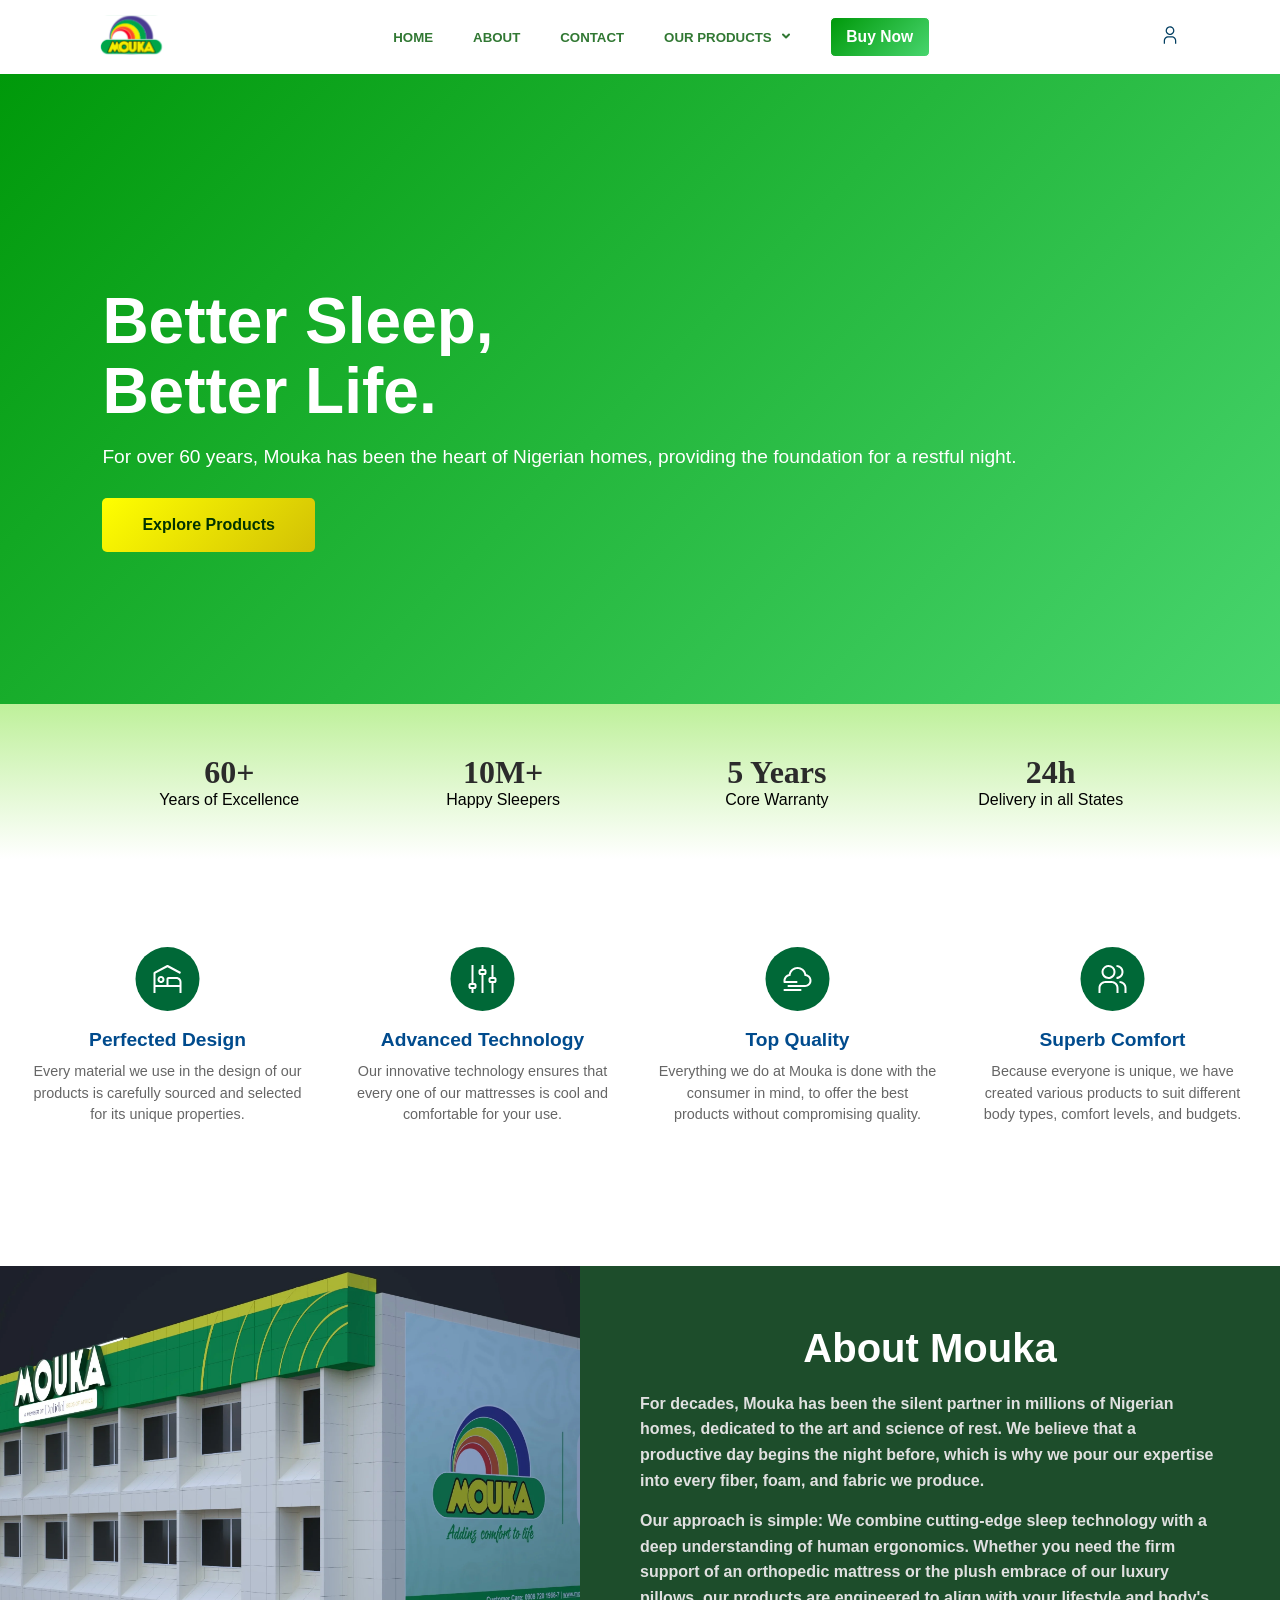
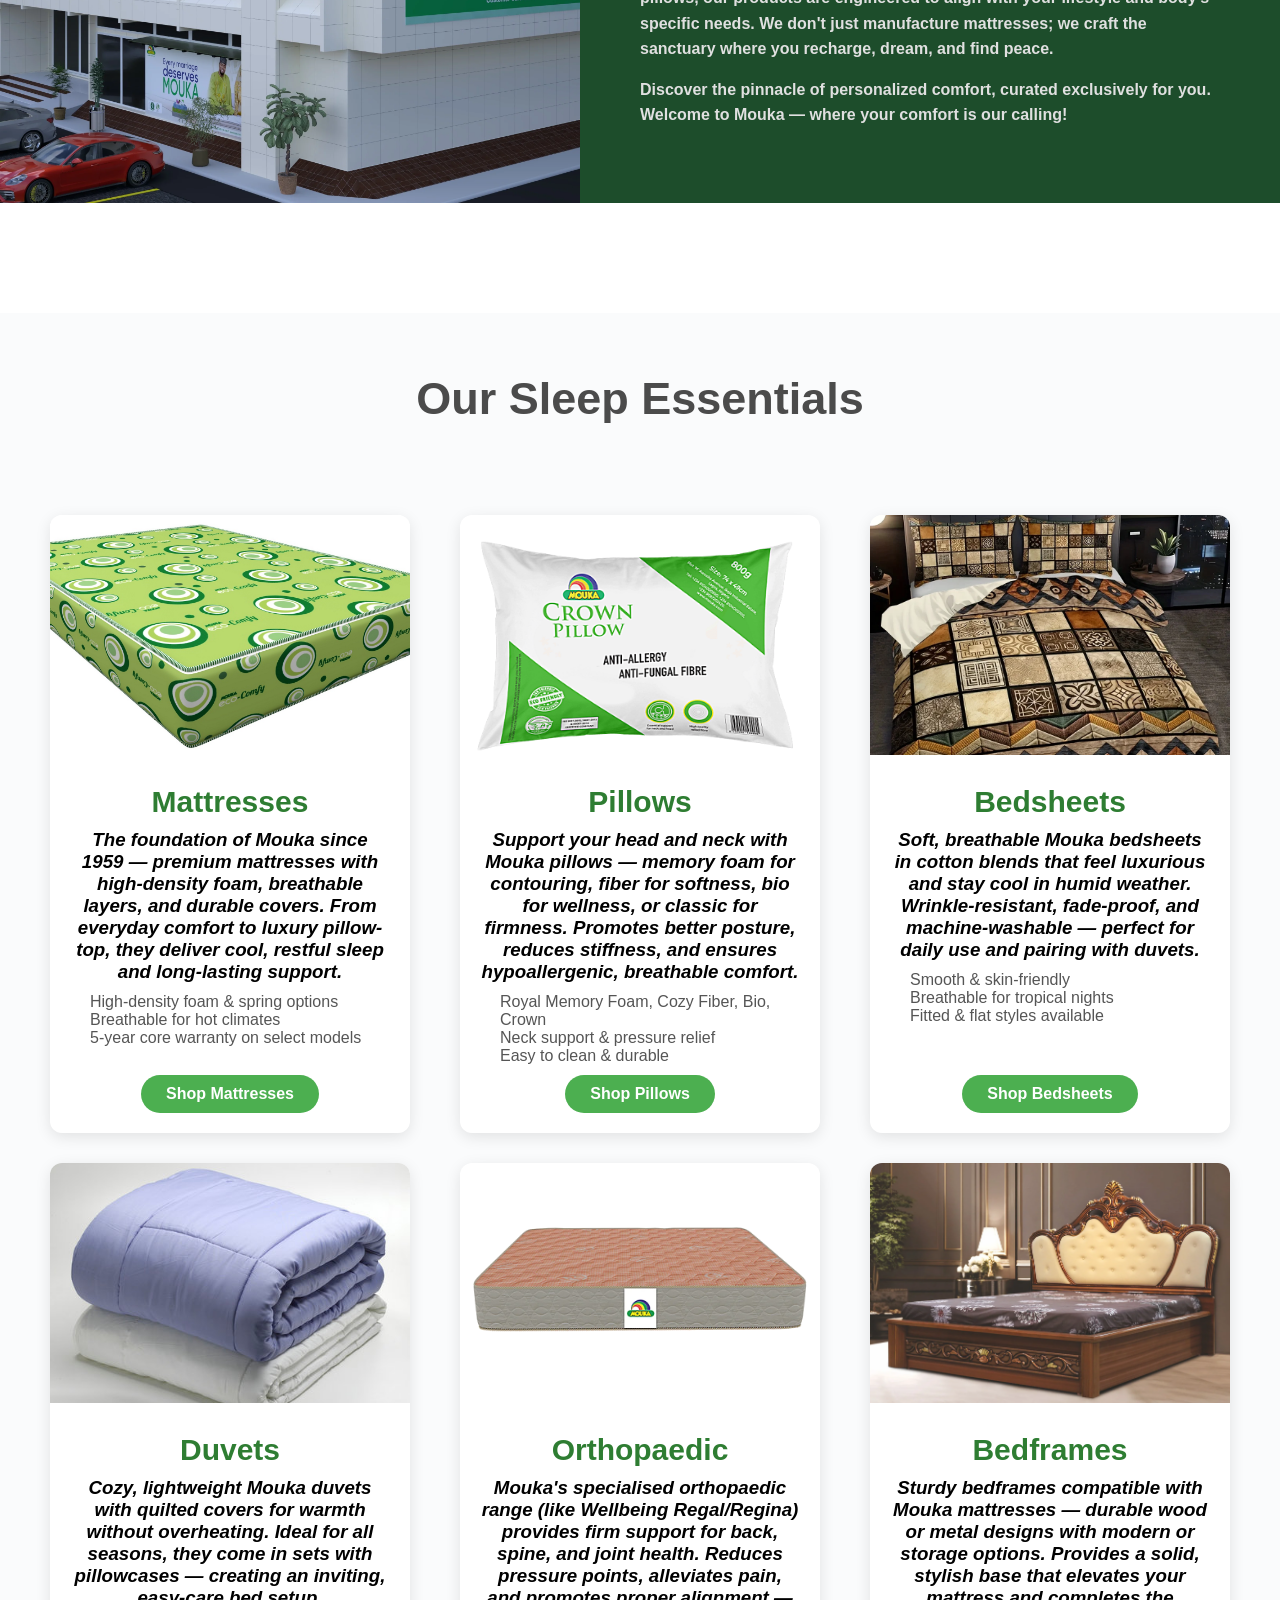
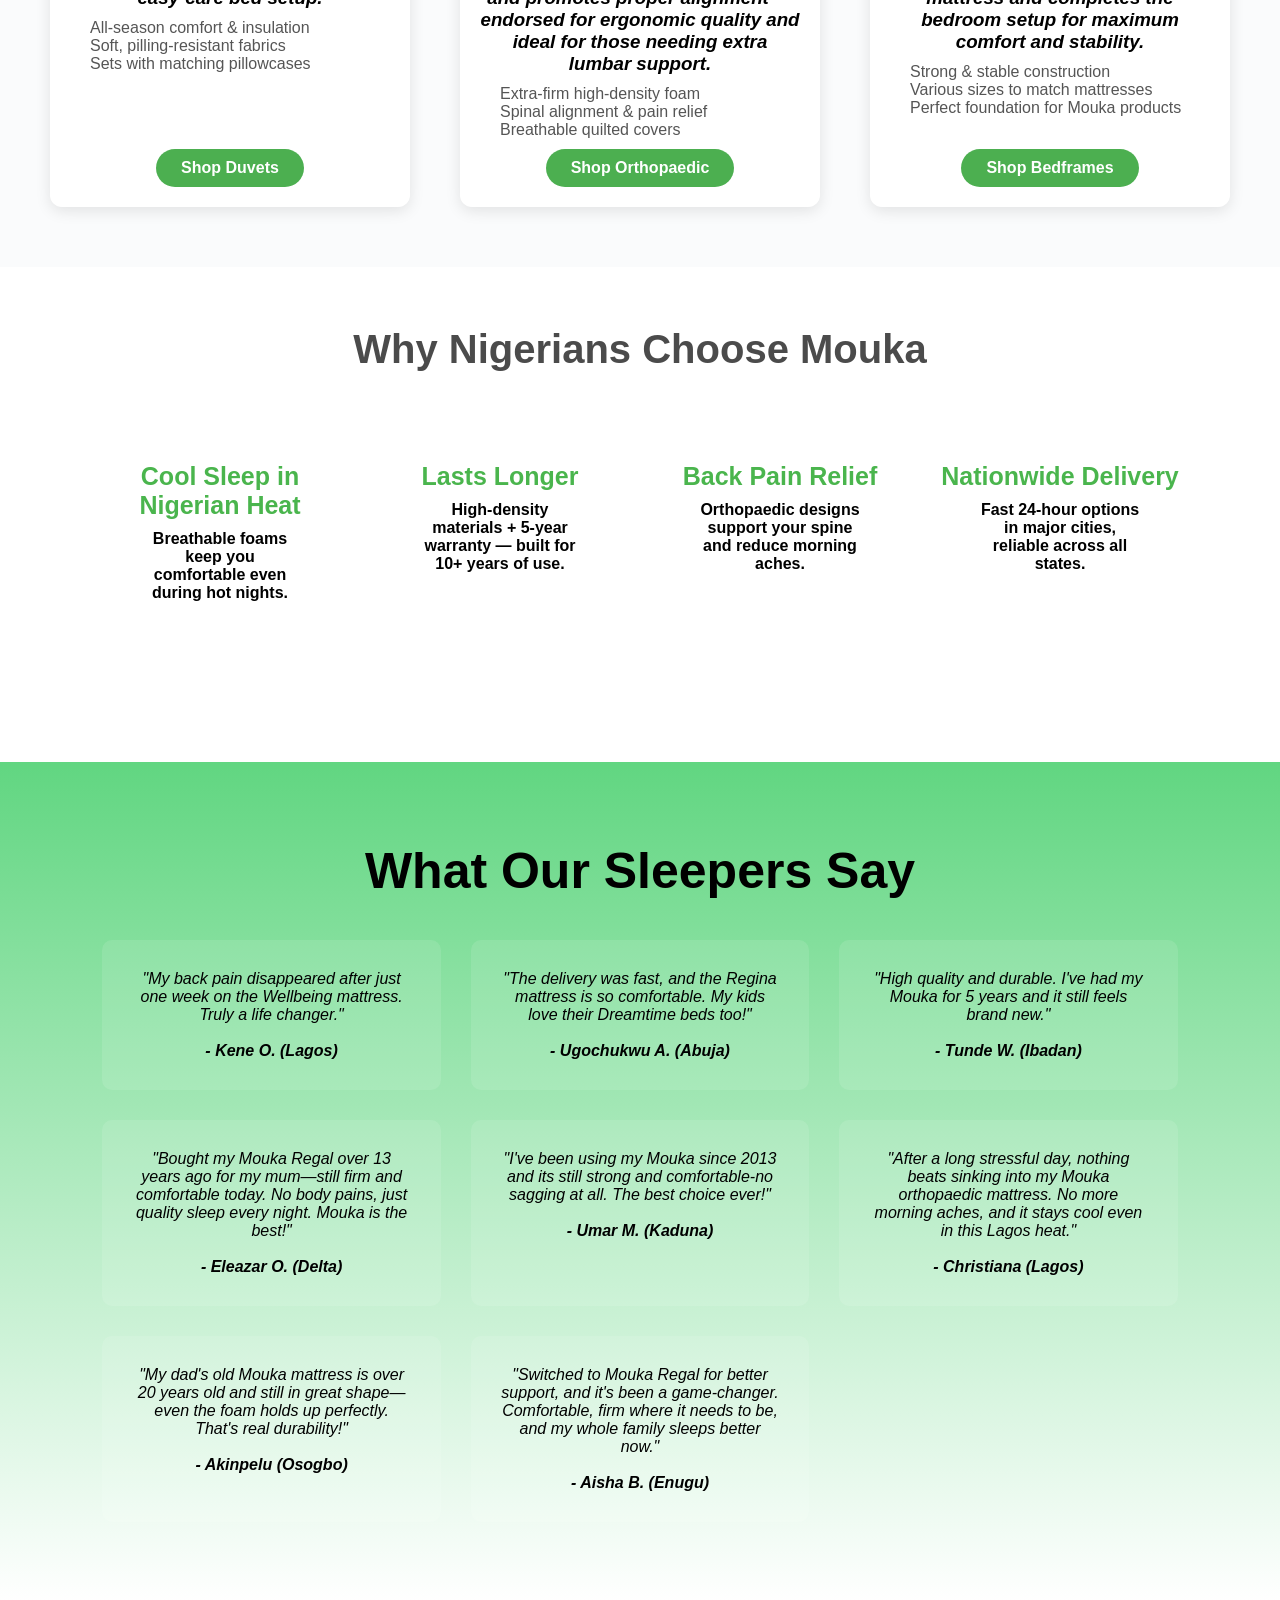
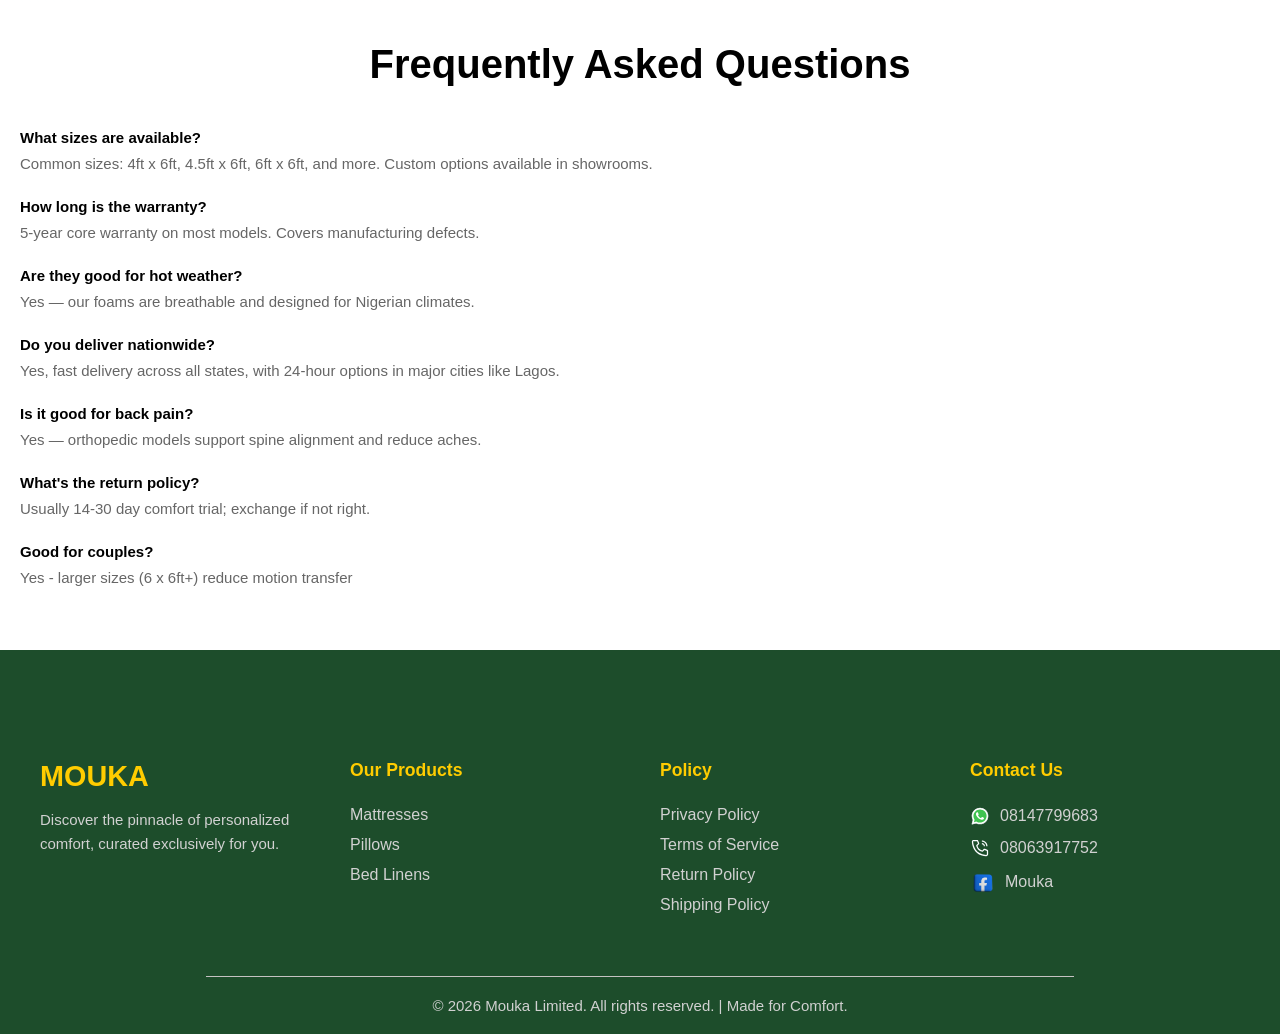
==== index.html @ 72b930e7 "changed the whole font" ====
<!DOCTYPE html>
<html lang="en">
    <head>
        <meta charset="UTF-8">
        <meta name="viewport" content="width=device-width, initial-scale=1.0">
        <title>Mouka</title>
        <link rel="stylesheet" href="styles/index.css">
    </head>
    <body>
        <header>
            <div class="heading">
                <div class="mouka-logo">
                    <img src="assests/logo.svg" class="">
                </div>   
                <div class="mouka-nav">
                    <nav class="all-nav">
                        <ul class="navlinks">
                            <li class="nav-item"><a href="index.html"><h5>HOME</h5></a></li>
                            <li class="nav-item"><a href="#About"><h5>ABOUT</h5></a></li>
                            <li class="nav-item"><a href="https://wa.me/2348147799683"><h5>CONTACT</h5></a></li>   
                            <li class="dropdown">
                                <h5 class ="our-products">OUR PRODUCTS
                                    <svg width="8" height="8" fill="none" xmlns="http://www.w3.org/2000/svg" class="product-pic"><path d="m7 1.5-2.976 3L1 1.5" stroke="currentColor" stroke-width="2" stroke-linecap="round" stroke-linejoin="round" ></path>
                                    </svg>
                                </h5>
                                <ul class="dropdown-menu">
                                    <li><a href="bed.html">Bed</a></li>
                                    <li><a href="pillows.html">Pillows</a></li>
                                    <li><a href="linens.html">Bed Linens</a></li>
                                    
                                </ul>
                            </li>
                        </ul> 
                        <button class="button1"><h3>Buy Now</h3></button>
                    </nav>  
                </div>  
                <div class="auth">
                    <a href="login.html"><img src="assests/user.svg" title= "Log-In"></a>
                    <div class="hamburger" title="Open-Menu" onclick="showSidebar()">
                        <svg xmlns="http://www.w3.org/2000/svg" fill="none" viewBox="0 0 24 24" stroke-width="1.5" stroke="currentColor" class="size-6">
                            <path stroke-linecap="round" stroke-linejoin="round" d="M3.75 6.75h16.5M3.75 12h16.5m-16.5 5.25h16.5" />
                        </svg>
                    </div>
                </div>
                <div class="sidebar-wrapper">
                    <ul class="sidebar">
                        <li onclick="hideSidebar()"><svg xmlns="http://www.w3.org/2000/svg" height="24px" viewBox="0 -960 960 960" width="24px" fill="#1f1f1f"><path d="m256-200-56-56 224-224-224-224 56-56 224 224 224-224 56 56-224 224 224 224-56 56-224-224-224 224Z"/></svg></li>
                        <a href="index.html"><li class="nav-item"><h5>HOME</h5></li></a>
                        <li class="nav-item"><a href="#About"><h5>ABOUT</h5></a></li>
                        <a href="https://wa.me/2348147799683"><li class="nav-item"><h5>CONTACT</h5></li></a>   
                        <li class="dropdown">
                            <h5 class ="our-products">OUR PRODUCTS
                                <svg width="8" height="8" fill="none" xmlns="http://www.w3.org/2000/svg" class="product-pic"><path d="m7 1.5-2.976 3L1 1.5" stroke="currentColor" stroke-width="2" stroke-linecap="round" stroke-linejoin="round" ></path>
                                </svg>
                            </h5>
                            <ul class="dropdown-menu">
                                <li><a href="bed.html">Bed</a></li>
                                <li><a href="pillows.html">Pillows</a></li>
                                <li><a href="linens.html">Bed Linens</a></li>
                                
                            </ul>
                        </li>
                    </ul>       
                    <div class="moukalogo">
                        <img src="assests/logo.svg">
                    </div> 
                </div>      
                <!-- </div> -->
            </div>
        </header>

        <main>
            <section class="hero" id="home">
                <div class="hero-text">
                    <h1>Better Sleep,<br>Better Life.</h1>
                    <p>For over 60 years, Mouka has been the heart of Nigerian homes, providing the foundation for a restful night.</p>
                    <a href="#products" class="btn-gold">Explore Products</a>
                </div>
            </section>

            <section class="stats-bar">
                <div class="stat-card">
                    <h3>60+</h3>
                    <p>Years of Excellence</p>
                </div>
                <div class="stat-card">
                    <h3>10M+</h3>
                    <p>Happy Sleepers</p>
                </div>
                <div class="stat-card">
                    <h3>5 Years</h3>
                    <p>Core Warranty</p>
                </div>
                <div class="stat-card">
                    <h3>24h</h3>
                    <p>Delivery in all States</p>
                </div>
            </section>
            <section class="features-section">
                <div class="feature-card">
                    <div class="icon-circle">
                        <img src="assests/feature-icon-comfort.svg" alt="">
                    </div>
                    <h3>Perfected Design</h3>
                    <p>Every material we use in the design of our products is carefully sourced and selected for its unique properties.</p>
                </div>

                <div class="feature-card">
                    <div class="icon-circle">
                        <img src="assests/feature-icon-support.svg" alt="">
                    </div>
                    <h3>Advanced Technology</h3>
                    <p>Our innovative technology ensures that every one of our mattresses is cool and comfortable for your use.</p>
                </div>

                <div class="feature-card">
                    <div class="icon-circle">
                        <img src="assests/feature-icon-eco.svg" alt="">
                    </div>
                    <h3>Top Quality</h3>
                    <p>Everything we do at Mouka is done with the consumer in mind, to offer the best products without compromising quality.</p>
                </div>

                <div class="feature-card">
                    <div class="icon-circle">
                        <img src="assests/feature-superb-comfort.svg" alt="">
                    </div>
                    <h3>Superb Comfort</h3>
                    <p>Because everyone is unique, we have created various products to suit different body types, comfort levels, and budgets.</p>
                </div>
            </section>

            <section class="about-mouka" id="About">
                <div class="container-about-mouka">
                    <div class="about-image">
                        <img src="assests/mouka-building-design_1_qwxyvm.webp" alt="Mouka Building">
                    </div>
                    <div class="about-content">
                        <h2>About Mouka</h2>
                    <p class="intro-text">
                        <strong>For decades, Mouka has been the silent partner in millions of Nigerian homes,
                        dedicated to the art and science of rest. We believe that a productive day begins
                        the night before, which is why we pour our expertise into every fiber, foam, and fabric
                        we produce.</strong>
                    </p>
                    <p>
                        <strong>Our approach is simple: We combine cutting-edge sleep technology with a deep understanding
                        of human ergonomics. Whether you need the firm support of an orthopedic mattress or the 
                        plush embrace of our luxury pillows, our products are engineered to align with your lifestyle
                        and body's specific needs.
                        We don't just manufacture mattresses; we craft the sanctuary where you recharge, dream, and find peace.</strong>
                    </p>
                    <p>
                        <strong>Discover the pinnacle of personalized comfort, curated exclusively for you. 
                        Welcome to Mouka — where your comfort is our calling!</strong>
                    </p>
                    </div>
                </div>
            </section>

            <section class="products">
                <div class="sleep">
                    <h1>Our Sleep Essentials</h1>
                </div>
                <div class="product-grid">  
                    <div class="product-card fade-in delay-3">
                        <img src="assests/Eco-Comfy-fibre-mattress.jpg" alt="Mouka Mattresses">
                        <div class="content">
                            <h4>Mattresses</h4>
                            <p><i><h3>The foundation of Mouka since 1959 — premium mattresses with high-density foam, breathable layers, and durable covers. From everyday comfort to luxury pillow-top, they deliver cool, restful sleep and long-lasting support.</h3></i></p>
                            <ul>
                                <li>High-density foam & spring options</li>
                                <li>Breathable for hot climates</li>
                                <li>5-year core warranty on select models</li>
                            </ul>
                            <a href="bed.html" class="btn">Shop Mattresses</a>
                        </div>
                    </div>     
                    <div class="product-card fade-in delay-1">
                        <img src="assests/y29t3lly2cadlgjzauws.webp" alt="Mouka Pillows">
                        <div class="content">
                            <h4>Pillows</h4>
                            <p><i><h3>Support your head and neck with Mouka pillows — memory foam for contouring, fiber for softness, bio for wellness, or classic for firmness. Promotes better posture, reduces stiffness, and ensures hypoallergenic, breathable comfort.</h3></i></p>
                            <ul>
                                <li>Royal Memory Foam, Cozy Fiber, Bio, Crown</li>
                                <li>Neck support & pressure relief</li>
                                <li>Easy to clean & durable</li>
                            </ul>
                            <a href="pillows.html" class="btn">Shop Pillows</a>
                        </div>
                    </div>      
                    <div class="product-card fade-in delay-2">
                        <img src="assests/Sea9dc3531ae14f3d837772cb7c5cab0aA.webp" alt="Mouka Bedsheets">
                        <div class="content">
                            <h4>Bedsheets</h4>
                            <p><i><h3>Soft, breathable Mouka bedsheets in cotton blends that feel luxurious and stay cool in humid weather. Wrinkle-resistant, fade-proof, and machine-washable — perfect for daily use and pairing with duvets.</h3></i></p>
                        <ul>
                            <li>Smooth & skin-friendly</li>
                            <li>Breathable for tropical nights</li>
                            <li>Fitted & flat styles available</li>
                        </ul>
                        <a href="linens.html" class="btn">Shop Bedsheets</a>
                        </div>
                    </div>     
                    <div class="product-card fade-in delay-3">
                        <img src="assests/360_F_153066885_NGYwEqImA0bagBH1zws6hqpTBPL78jaM.jpg" alt="Mouka Duvets">
                        <div class="content">
                            <h4>Duvets</h4>
                            <p><i><h3>Cozy, lightweight Mouka duvets with quilted covers for warmth without overheating. Ideal for all seasons, they come in sets with pillowcases — creating an inviting, easy-care bed setup.</h3></i></p>
                        <ul>
                            <li>All-season comfort & insulation</li>
                            <li>Soft, pilling-resistant fabrics</li>
                            <li>Sets with matching pillowcases</li>
                        </ul>
                        <a href="linens.html" class="btn">Shop Duvets</a>
                        </div>
                    </div>     
                    <div class="product-card fade-in delay-2">
                        <img src="assests/xwgg8gcse2znd3ivlkpe.webp" alt="Mouka Orthopaedic">
                        <div class="content">
                            <h4>Orthopaedic</h4>
                            <p><i><h3>Mouka's specialised orthopaedic range (like Wellbeing Regal/Regina) provides firm support for back, spine, and joint health. Reduces pressure points, alleviates pain, and promotes proper alignment — endorsed for ergonomic quality and ideal for those needing extra lumbar support.</h3></i></p>
                        <ul>
                            <li>Extra-firm high-density foam</li>
                            <li>Spinal alignment & pain relief</li>
                            <li>Breathable quilted covers</li>
                        </ul>
                        <a href="bed.html" class="btn">Shop Orthopaedic</a>
                        </div>
                    </div>
            
                    <div class="product-card fade-in delay-1">
                        <img src="assests/victoria-single-bed.webp" alt="Mouka Bedframe">
                        <div class="content">
                            <h4>Bedframes</h4>
                            <p><i><h3>Sturdy bedframes compatible with Mouka mattresses — durable wood or metal designs with modern or storage options. Provides a solid, stylish base that elevates your mattress and completes the bedroom setup for maximum comfort and stability.</h3></i></p>
                        <ul>
                            <li>Strong & stable construction</li>
                            <li>Various sizes to match mattresses</li>
                            <li>Perfect foundation for Mouka products</li>
                        </ul>
                        <a href="linens.html" class="btn">Shop Bedframes</a>
                        </div>
                    </div>
                </div>  
            </section>

            <section class="benefits">
                <div class="benefit-container">
                    <h2>Why Nigerians Choose Mouka</h2>
                    <div class="benefits-grid">
                        <div class="benefit-item">
                            <h3>Cool Sleep in Nigerian Heat</h3>
                            <p>Breathable foams keep you comfortable even during hot nights.</p>
                        </div>
                        <div class="benefit-item">
                            <h3>Lasts Longer</h3>
                            <p>High-density materials + 5-year warranty — built for 10+ years of use.</p>
                        </div>
                        <div class="benefit-item">
                            <h3>Back Pain Relief</h3>
                            <p>Orthopaedic designs support your spine and reduce morning aches.</p>
                        </div>
                        <div class="benefit-item">
                            <h3>Nationwide Delivery</h3>
                            <p>Fast 24-hour options in major cities, reliable across all states.</p>
                        </div>
                    </div>
                </div>
            </section>

            <section class="testimonials">
                <h2>What Our Sleepers Say</h2>
                <div class="testi-grid">
                    <div class="testi-card">
                        <p>"My back pain disappeared after just one week on the Wellbeing mattress. Truly a life changer."</p>
                        <br><strong>- Kene O. (Lagos)</strong>
                    </div>
                    <div class="testi-card">
                        <p>"The delivery was fast, and the Regina mattress is so comfortable. My kids love their Dreamtime beds too!"</p>
                        <br><strong>- Ugochukwu A. (Abuja)</strong>
                    </div>
                    <div class="testi-card">
                        <p>"High quality and durable. I've had my Mouka for 5 years and it still feels brand new."</p>
                        <br><strong>- Tunde W. (Ibadan)</strong>
                    </div>
                    <div class="testi-card">
                        <p>"Bought my Mouka Regal over 13 years ago for my mum—still firm and comfortable today. No body pains, just quality sleep every night. Mouka is the best!"</p>
                        <br><strong>- Eleazar O. (Delta)</strong>
                    </div>
                    <div class="testi-card">
                        <p>"I've been using my Mouka since 2013 and its still strong and comfortable-no sagging at all. The best choice ever!"</p>
                        <br><strong>- Umar M. (Kaduna)</strong>
                    </div>
                    <div class="testi-card">
                        <p>"After a long stressful day, nothing beats sinking into my Mouka orthopaedic mattress. No more morning aches, and it stays cool even in this Lagos heat."</p>
                        <br><strong>- Christiana (Lagos)</strong>
                    </div>
                    <div class="testi-card">
                        <p>"My dad's old Mouka mattress is over 20 years old and still in great shape—even the foam holds up perfectly. That's real durability!"</p>
                        <br><strong>- Akinpelu (Osogbo)</strong>
                    </div>
                    <div class="testi-card">
                        <p>"Switched to Mouka Regal for better support, and it's been a game-changer. Comfortable, firm where it needs to be, and my whole family sleeps better now."</p>
                        <br><strong>- Aisha B. (Enugu)</strong>
                    </div>
                </div>
            </section>

            <section class="faq-container">
                <h2 class="faq-title">Frequently Asked Questions</h2>    
                <div class="faq-content">
                    <div class="faq-group">
                        <p class="faq-q"><strong> What sizes are available?</strong></p>
                        <p class="faq-a">Common sizes: 4ft x 6ft, 4.5ft x 6ft, 6ft x 6ft, and more. Custom options available in showrooms.</p>
                    </div>
                    <div class="faq-group">
                        <p class="faq-q"><strong> How long is the warranty?</strong></p>
                        <p class="faq-a">5-year core warranty on most models. Covers manufacturing defects.</p>
                    </div>
                    <div class="faq-group">
                        <p class="faq-q"><strong> Are they good for hot weather?</strong></p>
                        <p class="faq-a">Yes — our foams are breathable and designed for Nigerian climates.</p>
                    </div>
                    <div class="faq-group">
                        <p class="faq-q"><strong> Do you deliver nationwide?</strong></p>
                        <p class="faq-a">Yes, fast delivery across all states, with 24-hour options in major cities like Lagos.</p>
                    </div>
                    <div class="faq-group">
                        <p class="faq-q"><strong> Is it good for back pain?</strong></p>
                        <p class="faq-a">Yes — orthopedic models support spine alignment and reduce aches.</p>
                    </div>
                    <div class="faq-group">
                        <p class="faq-q"><strong> What's the return policy?</strong></p>
                        <p class="faq-a">Usually 14-30 day comfort trial; exchange if not right.</p>
                    </div>
                    <div class="faq-group">
                        <p class="faq-q"><strong> Good for couples?</strong></p>
                        <p class="faq-a">Yes - larger sizes (6 x 6ft+) reduce motion transfer</p>
                    </div>
                </div>
            </section>
        </main>

        <footer class="mouka-footer">
            <div class="footer-content">
                <div class="footer-brand">
                    <h2>MOUKA</h2>
                    <p>Discover the pinnacle of personalized comfort, curated exclusively for you.</p>
                </div>
                <div class="footer-links">
                    <h3>Our Products</h3>
                    <ul>
                        <li><a href="bed.html">Mattresses</a></li>
                        <li><a href="pillows.html">Pillows</a></li>
                        <li><a href="linens.html">Bed Linens</a></li>
                    </ul>
                </div>
                <div class="footer-links">
                    <h3>Policy</h3>
                    <ul>
                        <li><a href="#">Privacy Policy</a></li>
                        <li><a href="#">Terms of Service</a></li>
                        <li><a href="#">Return Policy</a></li>
                        <li><a href="#">Shipping Policy</a></li>
                    </ul>
                </div>
                <div class="footer-links">
                    <h3>Contact Us</h3>
                    <ul>
                        <li class="socials">
                            <img src="assests/whatsappV4.svg" height="20" alt="">
                            <a href="https://wa.me/2348147799683">08147799683</a></li>
                        <li class="socials">
                            <img src="assests/phone--voice.svg" height="20" alt="">
                            <a href="tel:08063917752">08063917752</a></li>
                        <li class="socials">
                            <img src="assests/facebook-logo-realistic-social-media-icon-logotype-free-free-png.webp" height="25" alt="">
                            <a href="https://www.facebook.com/moukamattresses">Mouka</a></li>
                        <li><a href="#"></a></li>
                        <li><a href="#"></a></li>
                        <li><a href="#"></a></li>
                    </ul>
                </div>
            </div>
            <div class="footer-bottom">
                <p>&copy; 2026 Mouka Limited. All rights reserved. | Made for Comfort.</p>
            </div>
        </footer>

        <script src="js/script.js"></script>
    </body>
</html>
---- styles/index.css ----
* {
  box-sizing: border-box;
  margin: 0;
  padding: 0;
}
a{
  text-decoration: none;
}
ul {
  list-style: none;
  margin: 0;
  padding: 0;
}

body{
  font-family: Verdana, Geneva, Tahoma, sans-serif;
}

/* Header */
.heading{
  display: flex;
  justify-content: space-between;
  align-items: center;
  padding: 15px 100px;
  position: relative; 
}


.all-nav{
  display: flex;
  align-items: center;
  justify-content: center;
  gap: 40px;
    
}

.mouka-nav{
  display: flex;
  align-items: center;
  justify-content: center;
  text-align: center;
  gap: 150px;

}
.navlinks{
  display: flex;
  gap: 40px;
}

.hamburger{
  display: none;
  width: 35px;
  height: 35px;
  cursor: pointer;
}
.sidebar-wrapper {
  display: none;
  position: fixed;
  top: 0;
  right: 0;
  height: 100vh;
  width: 300px;
  z-index: 999;
  background-color: rgb(255, 255, 255,0.7);
  backdrop-filter: blur(10px);
  box-shadow: 0px 8px 16px rgba(0,0,0,0.2);
  padding: 20px;
}

.sidebar{
  display: flex;
  flex-direction: column;
  align-items: flex-start;
  justify-content: flex-start;
  gap: 30px;

}

.sidebar li a{
  width: 100%;
}

.sidebar svg .hamburger svg {
  pointer-events: none;
}
.nav-item{
  color: #317833;   
  cursor: pointer;

}
.nav-item a{
  color: #317833;
}

.nav-item li a:hover{
  background-color: #f1f1f1;
}

.dropdown{
  display: flex;
  color: #317833;
  align-items: center;
  gap: 10px;
  
}
.our-products{
  display: flex;
  gap: 10px;
  align-items: center;
}

.dropdown-menu{
  display: none;
  position: absolute;
  background-color: #ffffff;
  min-width: 160px;
  box-shadow: 0px 8px 16px rgba(0,0,0,0.2);
  z-index: 1;
  list-style: none;
  padding: 10px 0;
  margin-top: 160px;
  border-radius: 10px;
}

.dropdown-menu li a {
  color: #00990a;
  padding: 12px 16px;
  text-decoration: none;
  display: block;
}

.dropdown-menu li a:hover{
  background-color: #f1f1f1;
}

.dropdown:hover .dropdown-menu{
  display: block;
}

.moukalogo{
  position: absolute;
  bottom: 30px;
  right: 30px;
}

.auth{
  cursor: pointer;
  display: flex; 
  align-items: center;
  justify-content: center;
  gap: 40px;
}

.button1{
  border: 1px solid white; 
  border-radius: 5px 5px 5px 5px;
  background: linear-gradient(135deg, #00990a 0%, #48d56e 100%);
  height: 40px;
  width: 100px;
  cursor: pointer;
  color: white;  
}

/* Section - Hero */
.hero {
  padding: 120px 8%;
  background: linear-gradient(135deg, #00990a 0%, #48d56e 100%);
  color: white;
  display: flex;
  align-items: center;
  min-height: 70vh;
 }

.hero-text { flex: 1; }

.hero-text h1 {
 font-size: 4rem;
 line-height: 1.1;
 margin-bottom: 20px;
 font-family: Verdana, Geneva, Tahoma, sans-serif;
}

.hero-text p {
 font-size: 1.2rem;
 margin-bottom: 30px;
}

.hero h1,
.hero p,
.hero a{
  opacity: 0;
  transform: translateY(50px);
  animation: slideup 1s cubic-bezier(0.12, 0, 0.39, 0) forwards;
}

@keyframes slideup {
  to{
  opacity: 1;
  transform: translateY(30px);
  }
  
}

.hero h1{
  animation-delay: 0.1s;
}

.hero p{
  animation-delay: 0.6s;
}

.hero a{
  animation-delay: 0.8s;
}


.btn-gold {
  background: linear-gradient(135deg, yellow 0%, #d2c105 100%);
  color: #003300;
  padding: 18px 40px;
  border-radius: 5px;
  text-decoration: none;
  font-weight: 700;
  display: inline-block;
  transition: 0.3s;
  font-family: Arial, Helvetica, sans-serif;
}
.btn-gold:hover {
  transform: scale(1.05); box-shadow: 0 5px 15px rgba(255,204,0,0.4);
 }

.stats-bar {
  display: grid;
  grid-template-columns: repeat(auto-fit, minmax(200px, 1fr));
  gap: 20px;
  padding: 50px 8%;
  background: linear-gradient(to bottom,rgb(190, 240, 154), white);
  text-align: center; 
}

.stat-card h3 {
  color: rgb(43, 43, 43); font-size: 2rem; 
  font-family: 'Times New Roman', Times, serif;
  
}

/* Section - Features */
.features-section {
  display: flex;
  justify-content: space-around;
  align-items: flex-start;
  flex-wrap: wrap; /* Allows cards to stack on mobile */
  padding: 90px 20px;
  background-color: #fff;
  gap: 20px;
  
}

.feature-card {
  flex: 1;
  min-width: 200px; 
  max-width: 280px;
  text-align: center;
  font-family: sans-serif;
}

.icon-circle {
  width: 60px;
  height: 60px;
  background-color: #006837; 
  border-radius: 50%;
  display: flex;
  justify-content: center;
  align-items: center;
  margin: 0 auto 20px;
}

.icon {
  font-size: 24px;
  color: white;
}

.feature-card h3 {
  color: #004b8d; 
  font-size: 1.2rem;
  margin-bottom: 10px;
  font-weight: 700;
}

.feature-card p {
  color: #666;
  font-size: 0.9rem;
  line-height: 1.5;
}

/* section - About Mouka */
.about-mouka {
  background-color: #ffffff;
  padding: 50px 0;
  font-family: 'Arial', sans-serif;
}

.container-about-mouka {
  display: flex;
  max-width: 1300px;
  margin: 0 auto;
  overflow: hidden;
}

.about-image {
  flex: 1;
}

.about-image img {
  width: 100%;
  height: 100%;
  object-fit: cover; 
  display: block;
}

.about-content {
  flex: 1;
  background-color: #1d4d2b;
  color: white;
  padding: 60px;
  display: flex;
  flex-direction: column;
  justify-content: center;
}

.about-content h2 {
  font-size: 2.5rem;
  margin-bottom: 20px;
  text-align: center;
  color: white;
}

.about-content p {
  line-height: 1.6;
  margin-bottom: 15px;
  font-size: 1rem;
  color: #e0e0e0;
}

.container {
  max-width: 1200px;
  margin: 0 auto;
  padding: 0 20px;
  text-align: center;
}

/* Section - Products */
.products {
  padding: 60px 0;
  background: #fafbfc;
  text-align: center;
  margin-top: 60px;
}
  
.products .intro {
  font-size: 1.2em;
  color: #555;
  max-width: 900px;
  margin: 0 auto 40px;
}

.sleep{
  color:  #4b4b4b; 
  padding-bottom: 90px;
  font-size: 30px;
  font-family: 'Segoe UI', Tahoma, Geneva, Verdana, sans-serif;
}

/* Grid & Cards */
.product-grid {
  display: grid;
  grid-template-columns: repeat(auto-fit, minmax(280px, 1fr));
  gap: 30px;
  justify-items: center;
  max-width: 1200px;
  margin: 0 auto;
}

.product-card {
  background: white;
  border-radius: 12px;
  overflow: hidden;
  box-shadow: 0 4px 15px rgba(0,0,0,0.1);
  max-width: 360px;
  width: 100%;
  display: flex;
  flex-direction: column;
  height: 100%;
  transition: all 0.7s ease;
  transform: translateY(0) scale(1);
  opacity: 0;
}

.product-card:hover {
  transform: translateY(-10px);
}

.fade-in.visible {
  animation: fadeInUp 0.7s ease forwards;
}

@keyframes fadeInUp {
  from {
    opacity: 0;
    transform: translateY(20px);
  }
  to {
    opacity: 1;
    transform: translateY(0);
  }
}

.delay-1 {
  animation-delay: 0.1s;
}

.delay-2 {
  animation-delay: 0.2s;
}

.delay-3 {
  animation-delay: 0.3s;
}

.product-card img {
  width: 100%;
  height: 240px;
  object-fit: cover;
  object-position: center;
}

.product-card .content {
  padding: 20px;
  flex-grow: 1;
  display: flex;
  flex-direction: column;
  justify-content: space-between;
}

.product-card h4 {
  color: #2e7d32;
  margin: 10px 0;
  font-size: 30px;
}

.product-card ul {
  text-align: left;
  padding-left: 20px;
  color: #555;
  margin: 10px 0;
}

.btn {
  display: inline-block;
  margin-top: auto;
  padding: 10px 25px;
  background: #4CAF50;
  color: white;
  font-weight: bold;
  border-radius: 30px;
  /* transition: background 0.3s; */
  align-self: center;
}

.btn:hover {
background: #1d4d2b;
}

/* section - Benefits */
.benefits {
  padding: 60px 0;
  text-align: center;
}

.benefit-container h2{
  color: #4b4b4b;
  font-size: 40px;
  font-family: 'Segoe UI', Tahoma, Geneva, Verdana, sans-serif;
} 

.benefits-grid {
  display: flex;
  flex-wrap: wrap;
  justify-content: center;
  gap: 20px;
  padding:  90px;
}

.benefit-item {
  flex: 1;
  min-width: 250px;
}

.benefit-item h3 {
  color: #4ab54d;
  font-size: 25px;
}

.benefit-item p{
  padding: 10px 50px;
  font-weight: 550;
}

/* section - Testimonials */
.testimonials {
  background: linear-gradient(to bottom , #61d681 0%, white 100%);
  padding: 80px 8%;
  text-align: center;
  animation: fadeIn 0.7s ease forwards; 
}

@keyframes fadeIn {
  from {
    opacity: 0;
    transform: translateY(20px);
  }
  to {
    opacity: 1;
    transform: translateY(0);
  }
}

.testi-card {
  animation-delay: 0.1s;
}

.testimonials {
  animation-delay: 0.8s;
}


.testimonials h2{
  font-size: 50px;
}

.testi-grid {
  display: grid;
  grid-template-columns: repeat(auto-fit, minmax(250px, 1fr));
  gap: 30px;
  margin-top: 40px;
}

.testi-card {
  background: rgba(255,255,255,0.1); 
  padding: 30px; 
  border-radius: 10px; 
  font-style: italic;
}

/* section - FAQ */
.faq-container {
  max-width: 1300px;
  margin: 20px auto;
  padding: 20px;
  font-family: 'Segoe UI', Roboto, Helvetica, Arial, sans-serif;
  background-color: #ffffff;
}

.faq-title {
  text-align: center;
  font-size: 40px;
  font-weight: 700;
  margin-bottom: 40px;
}

.faq-content{
  text-align: start;
}

.faq-group {
  margin-bottom: 20px;
  line-height: 1.5;
  text-align: start;
  
}

.faq-q {
  margin: 0 0 4px 0;
  font-size: 15px;
}

.faq-a {
  color: #666;
  margin: 0;
  font-size: 15px;
}

/* Footer */
.mouka-footer {
  background-color: #1d4d2b; 
  color: #ffffff;
  padding: 60px 20px 20px;
}

.footer-content {
  max-width: 1200px;
  margin: 50px auto;
  display: grid;
  grid-template-columns: repeat(auto-fit, minmax(200px, 1fr));
  gap: 40px;
}

.footer-brand h2 {
  color: #ffcc00; 
  margin-bottom: 15px;
  font-size: 1.8rem;
}

.footer-brand p {
  line-height: 1.6;
  font-size: 15px;
  color: #d1d1d1;
}

.footer-links h3 {
  font-size: 1.1rem;
  margin-bottom: 20px;
  display: inline-block;
  padding-bottom: 5px;
  color:  #ffcc00;
}

.footer-links ul {
  list-style: none;
  padding: 0;
}

.footer-links li {
  margin-bottom: 12px;
}

.footer-links a {
  color: #d1d1d1;
  text-decoration: none;
  transition: color 0.3s ease;
}

 .footer-bottom {
  margin-top: 50px;
  padding-top: 20px;
  border-top: 1px solid #c5c2c2;
  text-align: center;
  font-size: 15px;
  color: #d1d1d1;
  width: 70%;
  margin: auto;  
}

.socials{
  display: flex;
  align-items: center;
  gap: 10px;
}


/*Responsive Style*/
@media (max-width: 768px) {
  /* heading */
  .heading {
    padding-left: 40px;
    padding-right: 40px;
  }
  .all-nav { display: none; }
  
  .hamburger {
    display: block;
    cursor: pointer;
  }

  .hero-text h1 { font-size: 2.7rem; }

  /* main */
  .stat-card{flex-direction: column;}
  
  .features-section {
  flex-direction: column;
  align-items: center;
  }

  .container-about-mouka {
  flex-direction: column;
  }

.about-content {
  padding: 30px;
  }
}
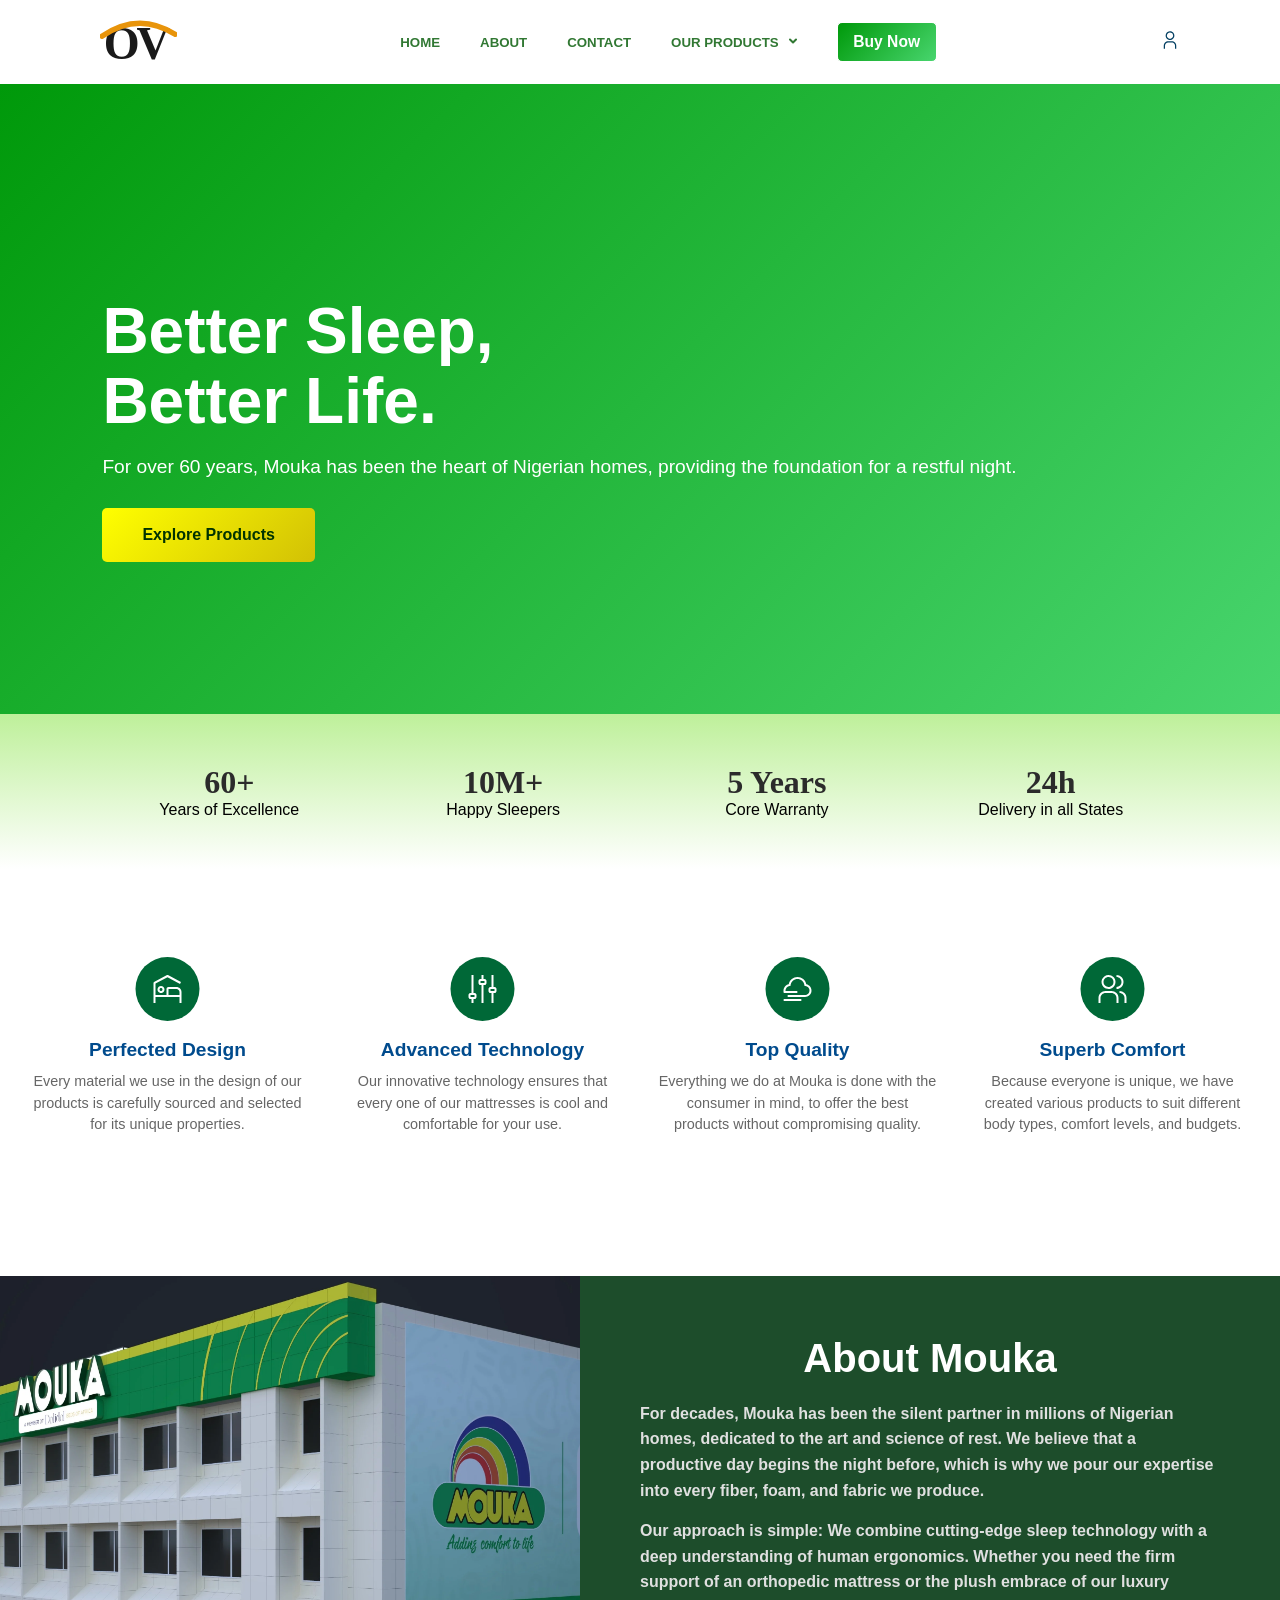
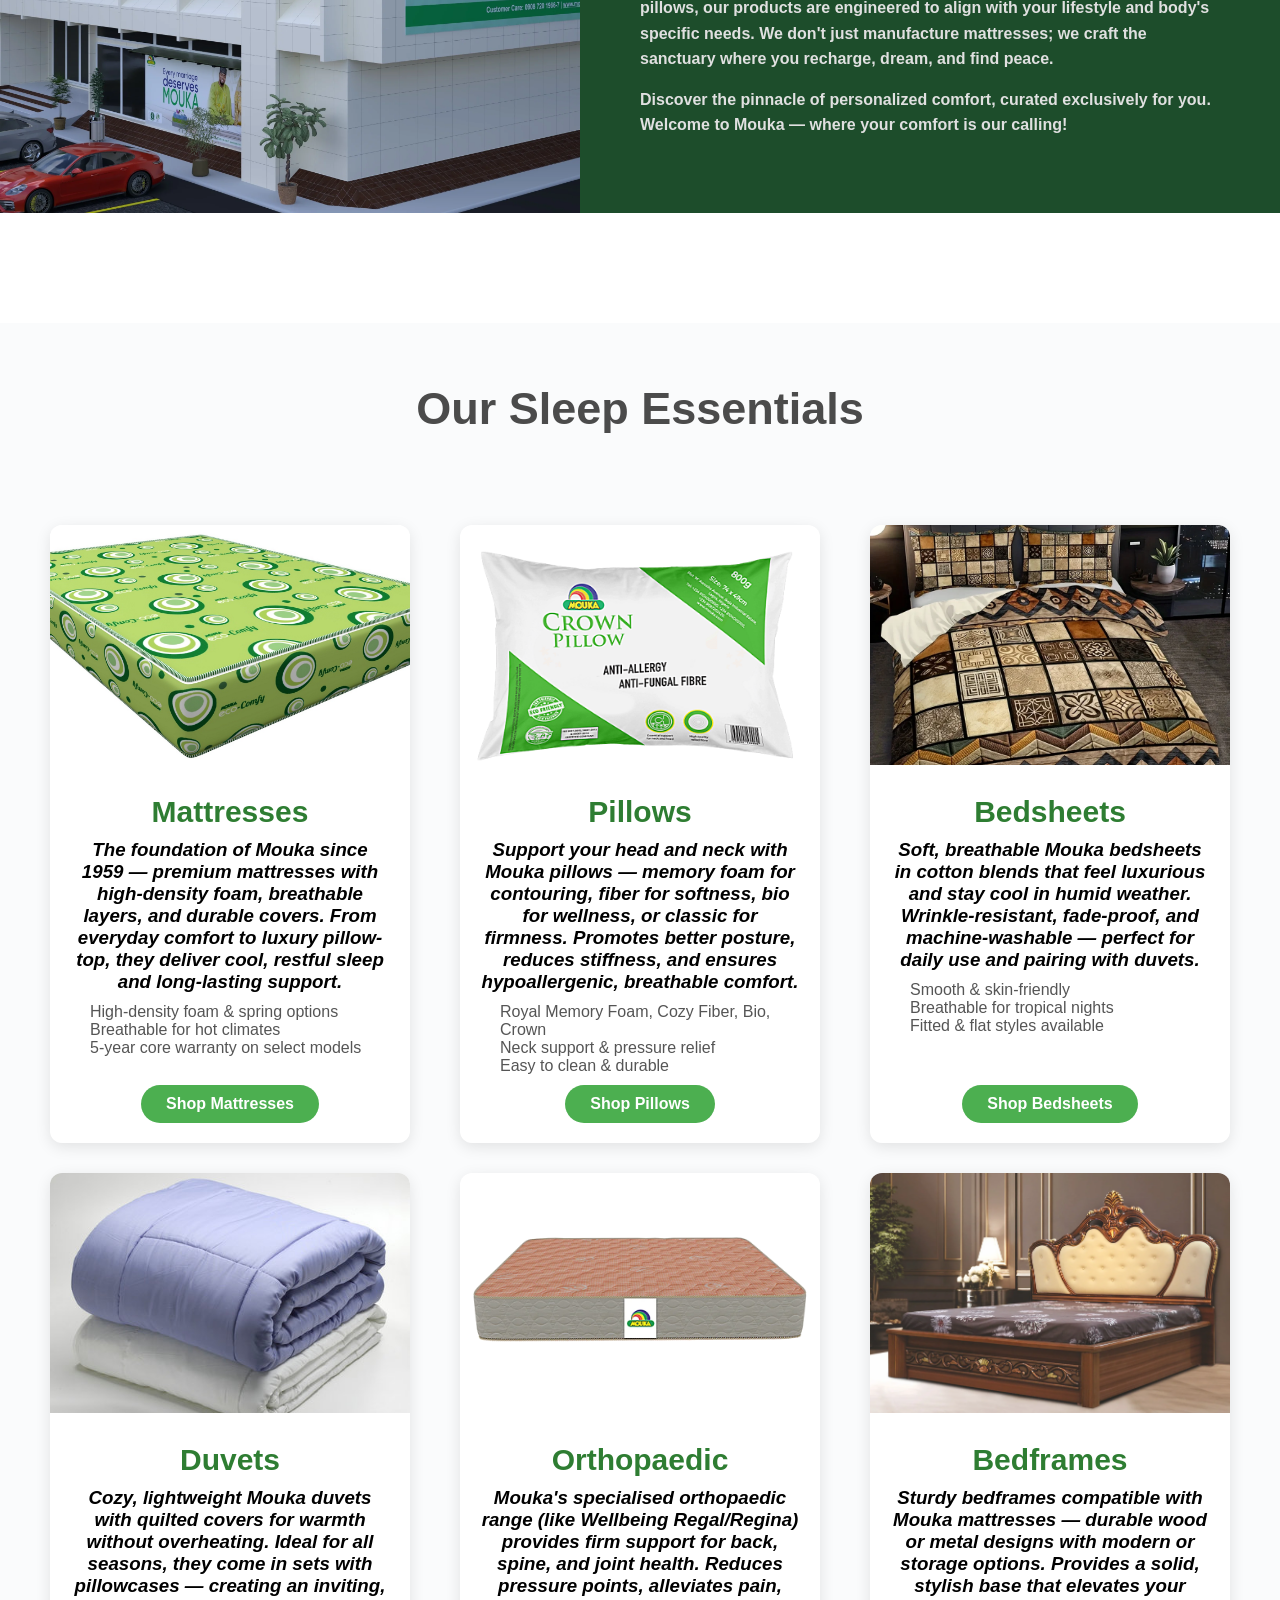
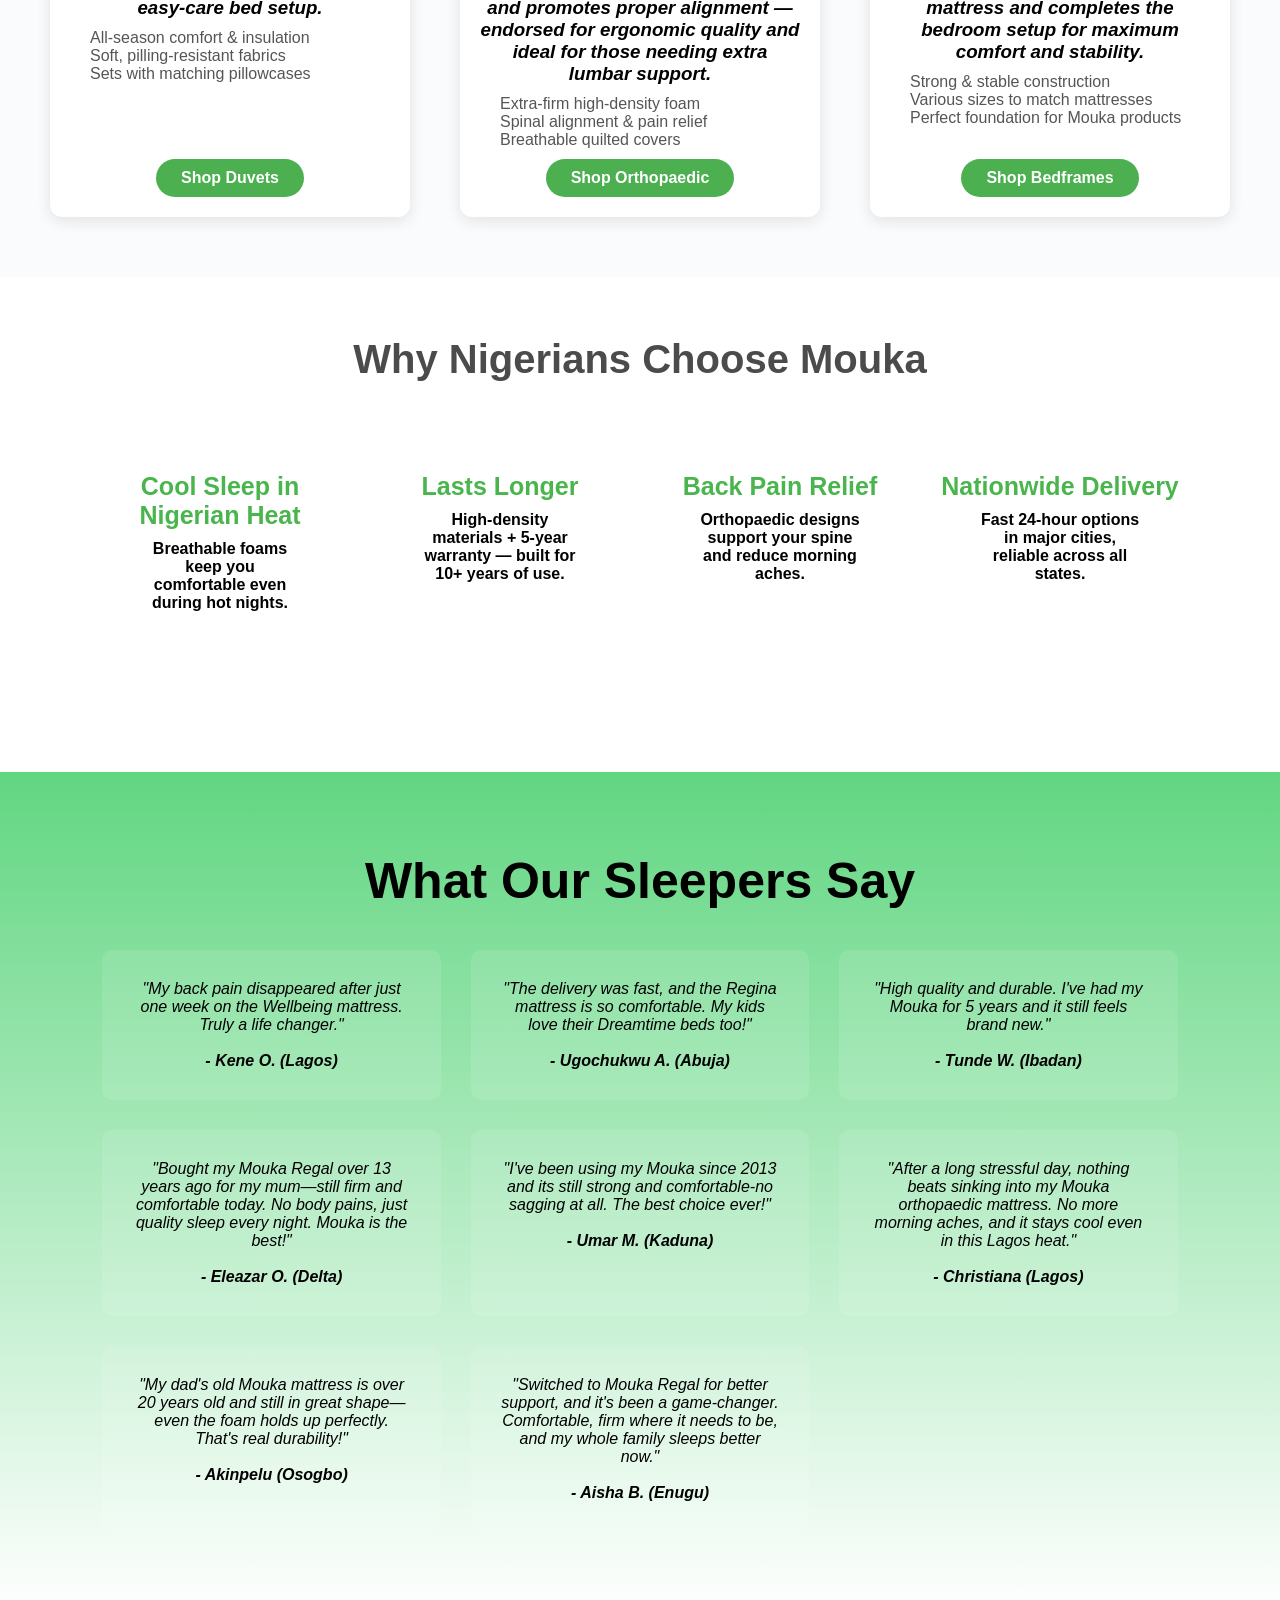
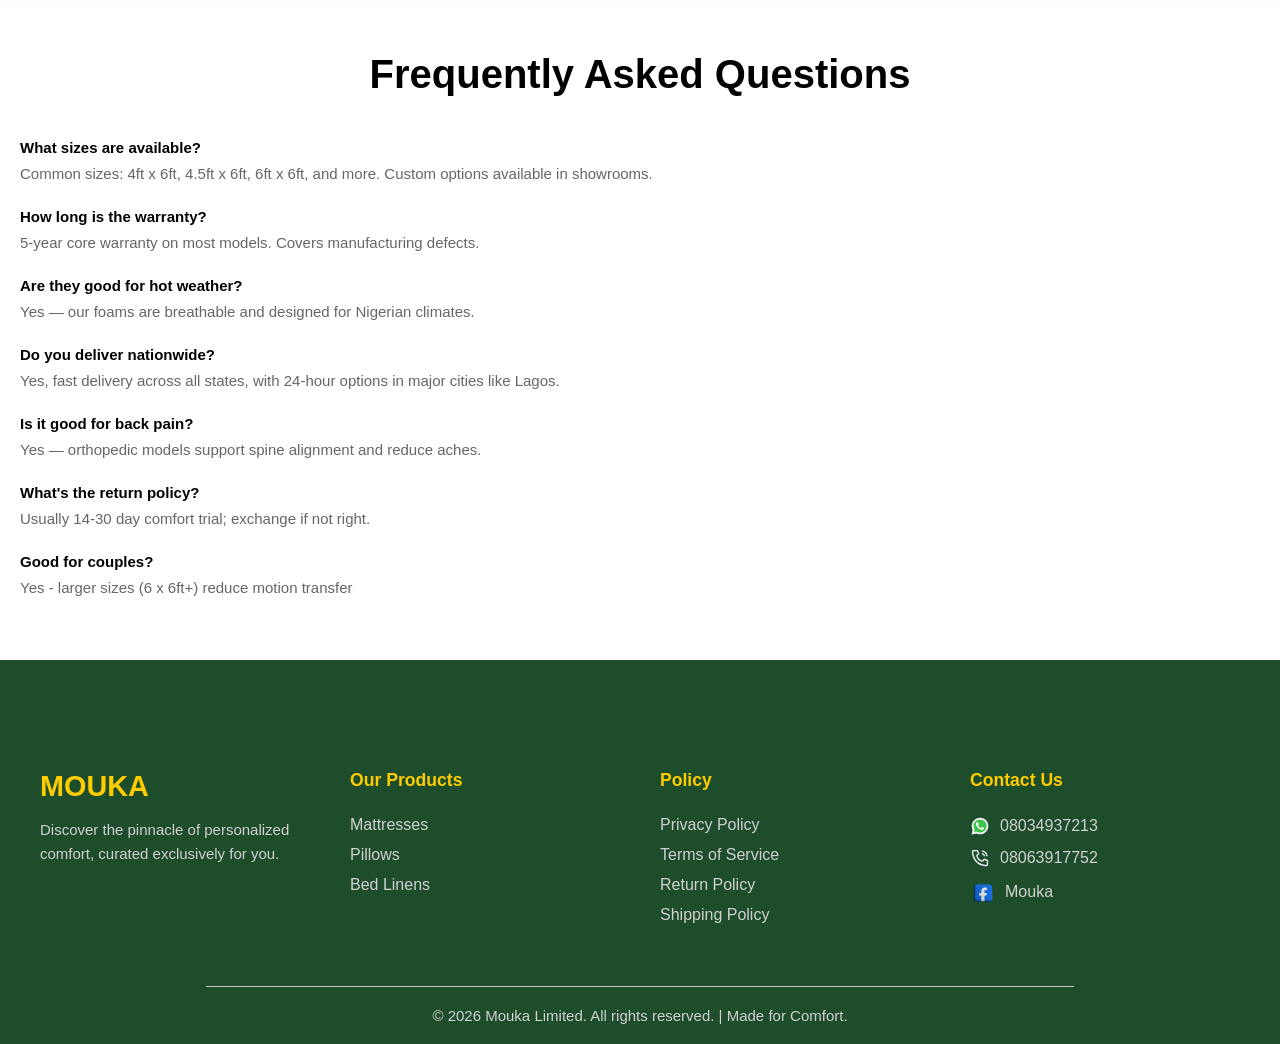
==== commit b42c9023: "Rebranded to Onwuka Ventures" ====
--- a/index.html
+++ b/index.html
@@ -3,21 +3,22 @@
     <head>
         <meta charset="UTF-8">
         <meta name="viewport" content="width=device-width, initial-scale=1.0">
-        <title>Mouka</title>
+        <title>Mouka Mattresses</title>
         <link rel="stylesheet" href="styles/index.css">
+        <link rel="shortcut icon" type="image/x-icon" href="assests/logos.svg">
     </head>
     <body>
         <header>
             <div class="heading">
                 <div class="mouka-logo">
-                    <img src="assests/logo.svg" class="">
+                    <img src="assests/logos.svg" class="OV">
                 </div>   
                 <div class="mouka-nav">
                     <nav class="all-nav">
                         <ul class="navlinks">
                             <li class="nav-item"><a href="index.html"><h5>HOME</h5></a></li>
                             <li class="nav-item"><a href="#About"><h5>ABOUT</h5></a></li>
-                            <li class="nav-item"><a href="https://wa.me/2348147799683"><h5>CONTACT</h5></a></li>   
+                            <li class="nav-item"><a href="https://wa.me/2348034937213"><h5>CONTACT</h5></a></li>   
                             <li class="dropdown">
                                 <h5 class ="our-products">OUR PRODUCTS
                                     <svg width="8" height="8" fill="none" xmlns="http://www.w3.org/2000/svg" class="product-pic"><path d="m7 1.5-2.976 3L1 1.5" stroke="currentColor" stroke-width="2" stroke-linecap="round" stroke-linejoin="round" ></path>
@@ -45,14 +46,19 @@
                 <div class="sidebar-wrapper">
                     <ul class="sidebar">
                         <li onclick="hideSidebar()"><svg xmlns="http://www.w3.org/2000/svg" height="24px" viewBox="0 -960 960 960" width="24px" fill="#1f1f1f"><path d="m256-200-56-56 224-224-224-224 56-56 224 224 224-224 56 56-224 224 224 224-56 56-224-224-224 224Z"/></svg></li>
-                        <a href="index.html"><li class="nav-item"><h5>HOME</h5></li></a>
-                        <li class="nav-item"><a href="#About"><h5>ABOUT</h5></a></li>
-                        <a href="https://wa.me/2348147799683"><li class="nav-item"><h5>CONTACT</h5></li></a>   
+                        <li class="nav-item">
+                            <svg xmlns="http://www.w3.org/2000/svg" height="29px" viewBox="0 -960 960 960" width="29px" fill="#1f1f1f"><path d="M240-200h120v-240h240v240h120v-360L480-740 240-560v360Zm-80 80v-480l320-240 320 240v480H520v-240h-80v240H160Zm320-350Z"/></svg>
+                            <a href="index.html"><h5>HOME</h5></a>
+                        </li>
+                        <li class="nav-item">
+                            <svg xmlns="http://www.w3.org/2000/svg" height="24px" viewBox="0 -960 960 960" width="24px" fill="#1f1f1f"><path d="M80-80v-720q0-33 23.5-56.5T160-880h640q33 0 56.5 23.5T880-800v480q0 33-23.5 56.5T800-240H240L80-80Zm126-240h594v-480H160v525l46-45Zm-46 0v-480 480Z"/ class="svg-sidebar"></svg>
+                            <a href="#About"><h5>ABOUT</h5></a></li>
+                        <li class="nav-item">
+                            <svg xmlns="http://www.w3.org/2000/svg" height="24px" viewBox="0 -960 960 960" width="24px" fill="#1f1f1f"><path d="M798-120q-125 0-247-54.5T329-329Q229-429 174.5-551T120-798q0-18 12-30t30-12h162q14 0 25 9.5t13 22.5l26 140q2 16-1 27t-11 19l-97 98q20 37 47.5 71.5T387-386q31 31 65 57.5t72 48.5l94-94q9-9 23.5-13.5T670-390l138 28q14 4 23 14.5t9 23.5v162q0 18-12 30t-30 12ZM241-600l66-66-17-94h-89q5 41 14 81t26 79Zm358 358q39 17 79.5 27t81.5 13v-88l-94-19-67 67ZM241-600Zm358 358Z"/></svg>
+                            <a href="https://wa.me/2348147799683"><h5>CONTACT</h5></a></li>   
                         <li class="dropdown">
-                            <h5 class ="our-products">OUR PRODUCTS
-                                <svg width="8" height="8" fill="none" xmlns="http://www.w3.org/2000/svg" class="product-pic"><path d="m7 1.5-2.976 3L1 1.5" stroke="currentColor" stroke-width="2" stroke-linecap="round" stroke-linejoin="round" ></path>
-                                </svg>
-                            </h5>
+                            <svg xmlns="http://www.w3.org/2000/svg" height="24px" viewBox="0 -960 960 960" width="24px" fill="#1f1f1f"><path d="m480-360 160-160H320l160 160Zm0 280q-83 0-156-31.5T197-197q-54-54-85.5-127T80-480q0-83 31.5-156T197-763q54-54 127-85.5T480-880q83 0 156 31.5T763-763q54 54 85.5 127T880-480q0 83-31.5 156T763-197q-54 54-127 85.5T480-80Zm0-80q134 0 227-93t93-227q0-134-93-227t-227-93q-134 0-227 93t-93 227q0 134 93 227t227 93Zm0-320Z"/></svg>
+                            <h5 class ="our-products">OUR PRODUCTS</h5>
                             <ul class="dropdown-menu">
                                 <li><a href="bed.html">Bed</a></li>
                                 <li><a href="pillows.html">Pillows</a></li>
@@ -62,10 +68,9 @@
                         </li>
                     </ul>       
                     <div class="moukalogo">
-                        <img src="assests/logo.svg">
+                        <img src="assests/logos.svg">
                     </div> 
                 </div>      
-                <!-- </div> -->
             </div>
         </header>
 
@@ -74,7 +79,7 @@
                 <div class="hero-text">
                     <h1>Better Sleep,<br>Better Life.</h1>
                     <p>For over 60 years, Mouka has been the heart of Nigerian homes, providing the foundation for a restful night.</p>
-                    <a href="#products" class="btn-gold">Explore Products</a>
+                    <a href="bed.html" class="btn-gold">Explore Products</a>
                 </div>
             </section>
 
@@ -370,7 +375,7 @@
                     <ul>
                         <li class="socials">
                             <img src="assests/whatsappV4.svg" height="20" alt="">
-                            <a href="https://wa.me/2348147799683">08147799683</a></li>
+                            <a href="https://wa.me/2348034937213">08034937213</a></li>
                         <li class="socials">
                             <img src="assests/phone--voice.svg" height="20" alt="">
                             <a href="tel:08063917752">08063917752</a></li>
--- a/styles/index.css
+++ b/styles/index.css
@@ -25,6 +25,9 @@
   position: relative; 
 }
 
+.OV{
+  height: 50px;
+}
 
 .all-nav{
   display: flex;
@@ -86,8 +89,16 @@
 .nav-item{
   color: #317833;   
   cursor: pointer;
-
-}
+  display: flex;
+  justify-content: center;
+  align-items: center;
+  gap: 7px;
+}
+
+.svg-sidebar{
+  color: red;
+}
+
 .nav-item a{
   color: #317833;
 }
@@ -96,11 +107,17 @@
   background-color: #f1f1f1;
 }
 
+.svg{
+  display: flex;
+  /* align-items: center; */
+  /* gap: 10px; */
+}
+
 .dropdown{
   display: flex;
   color: #317833;
   align-items: center;
-  gap: 10px;
+  gap: 3px;
   
 }
 .our-products{
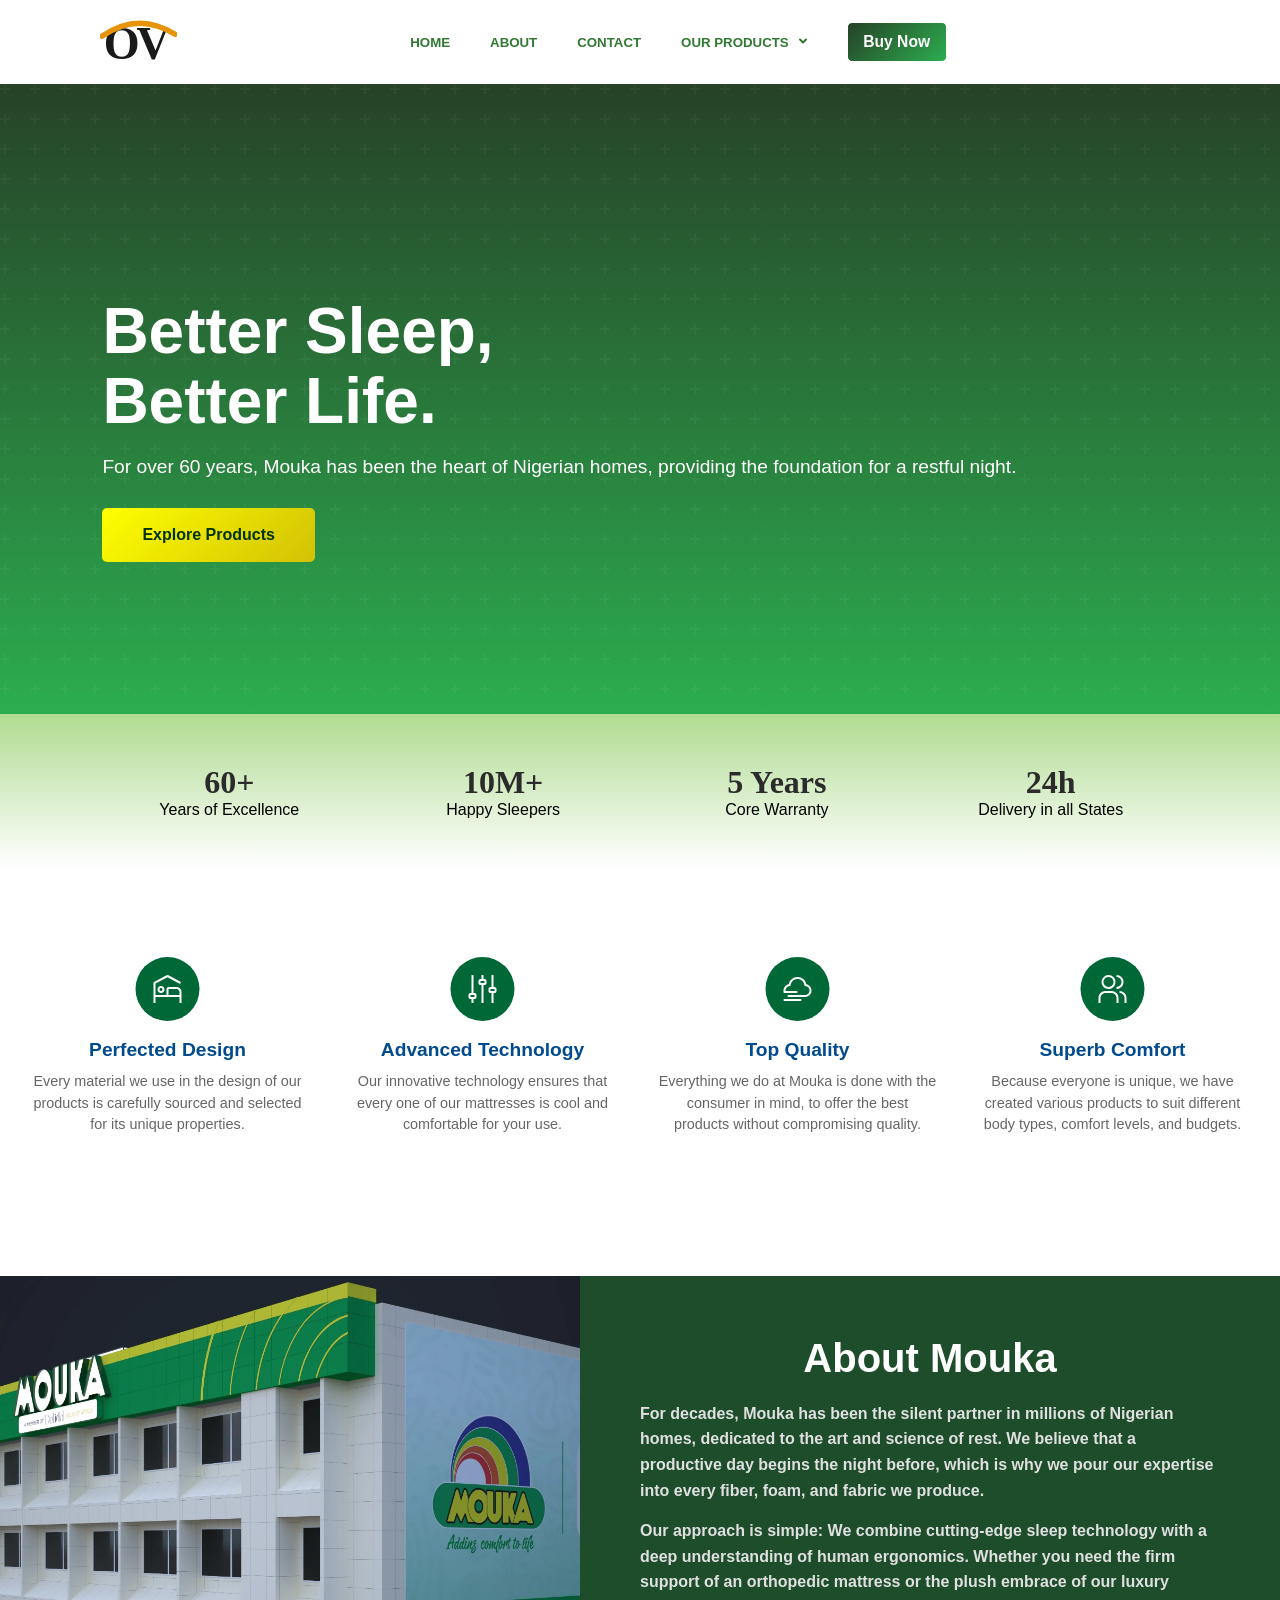
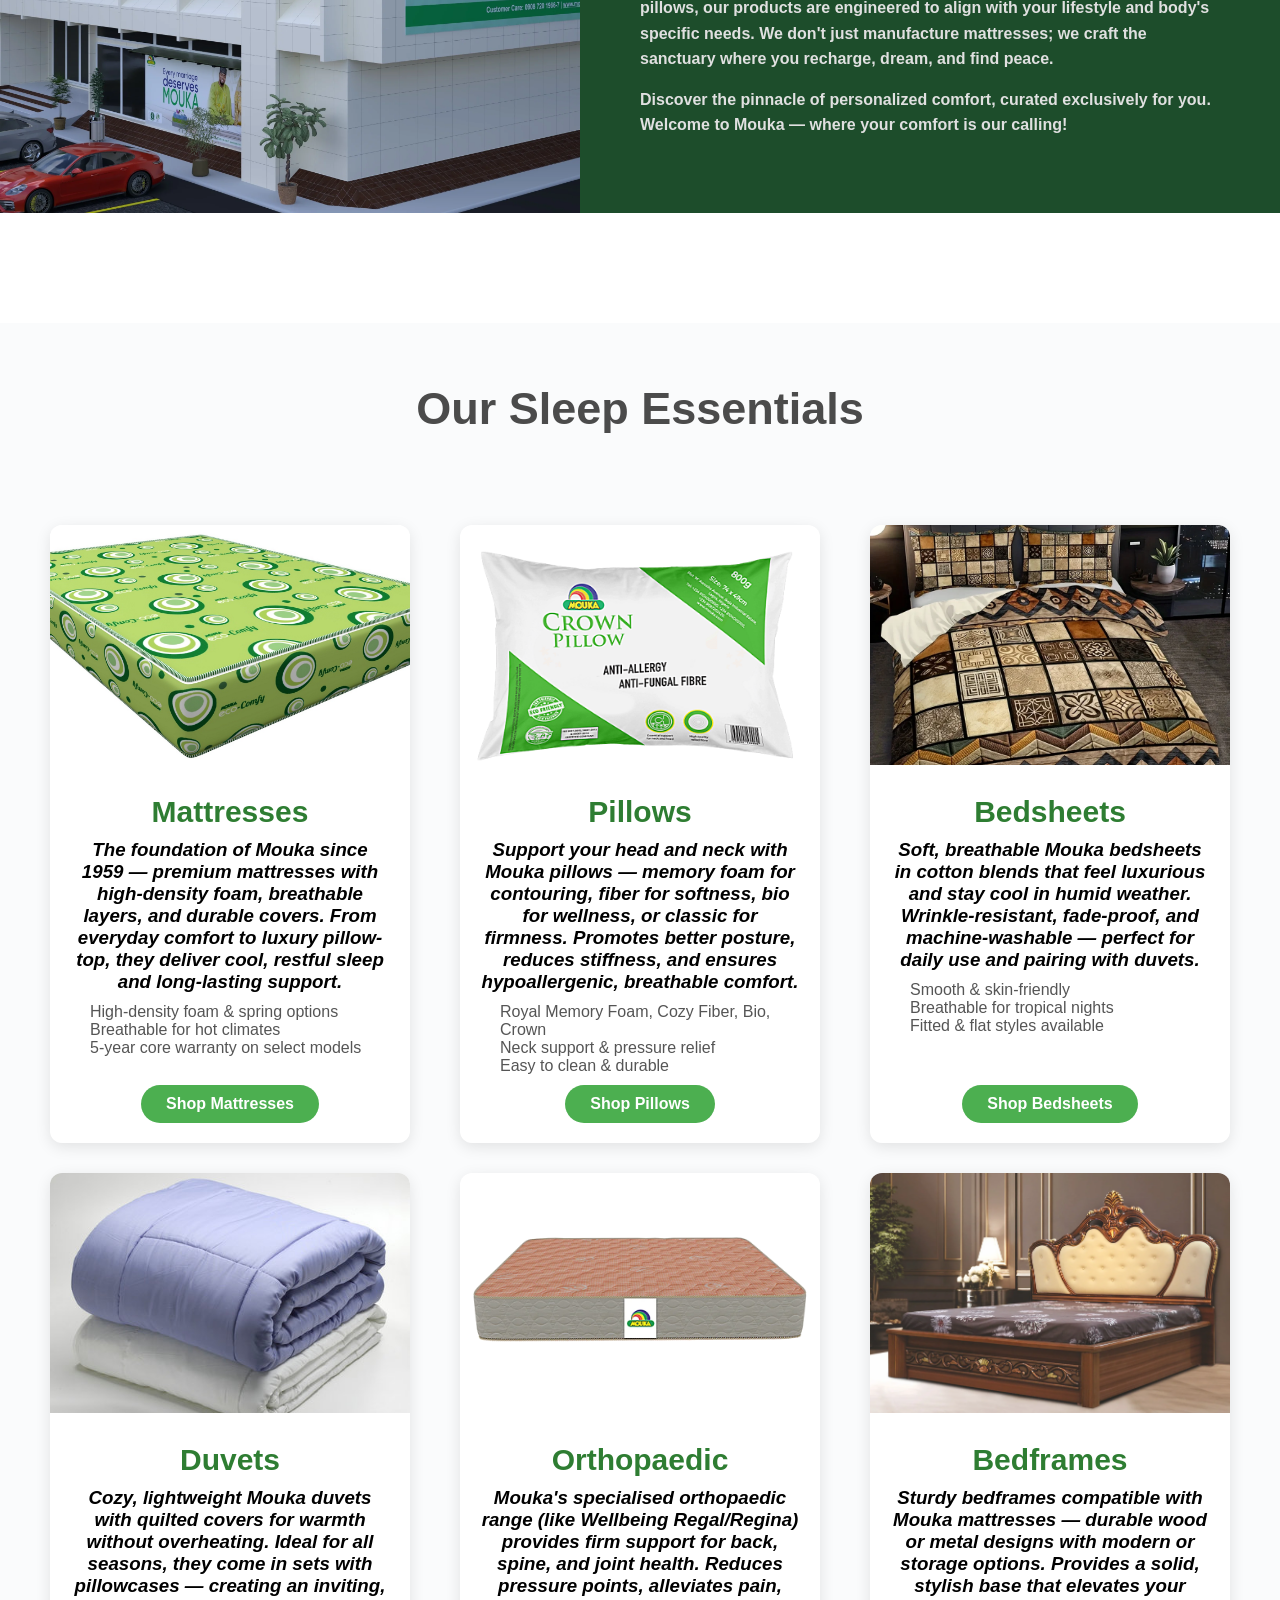
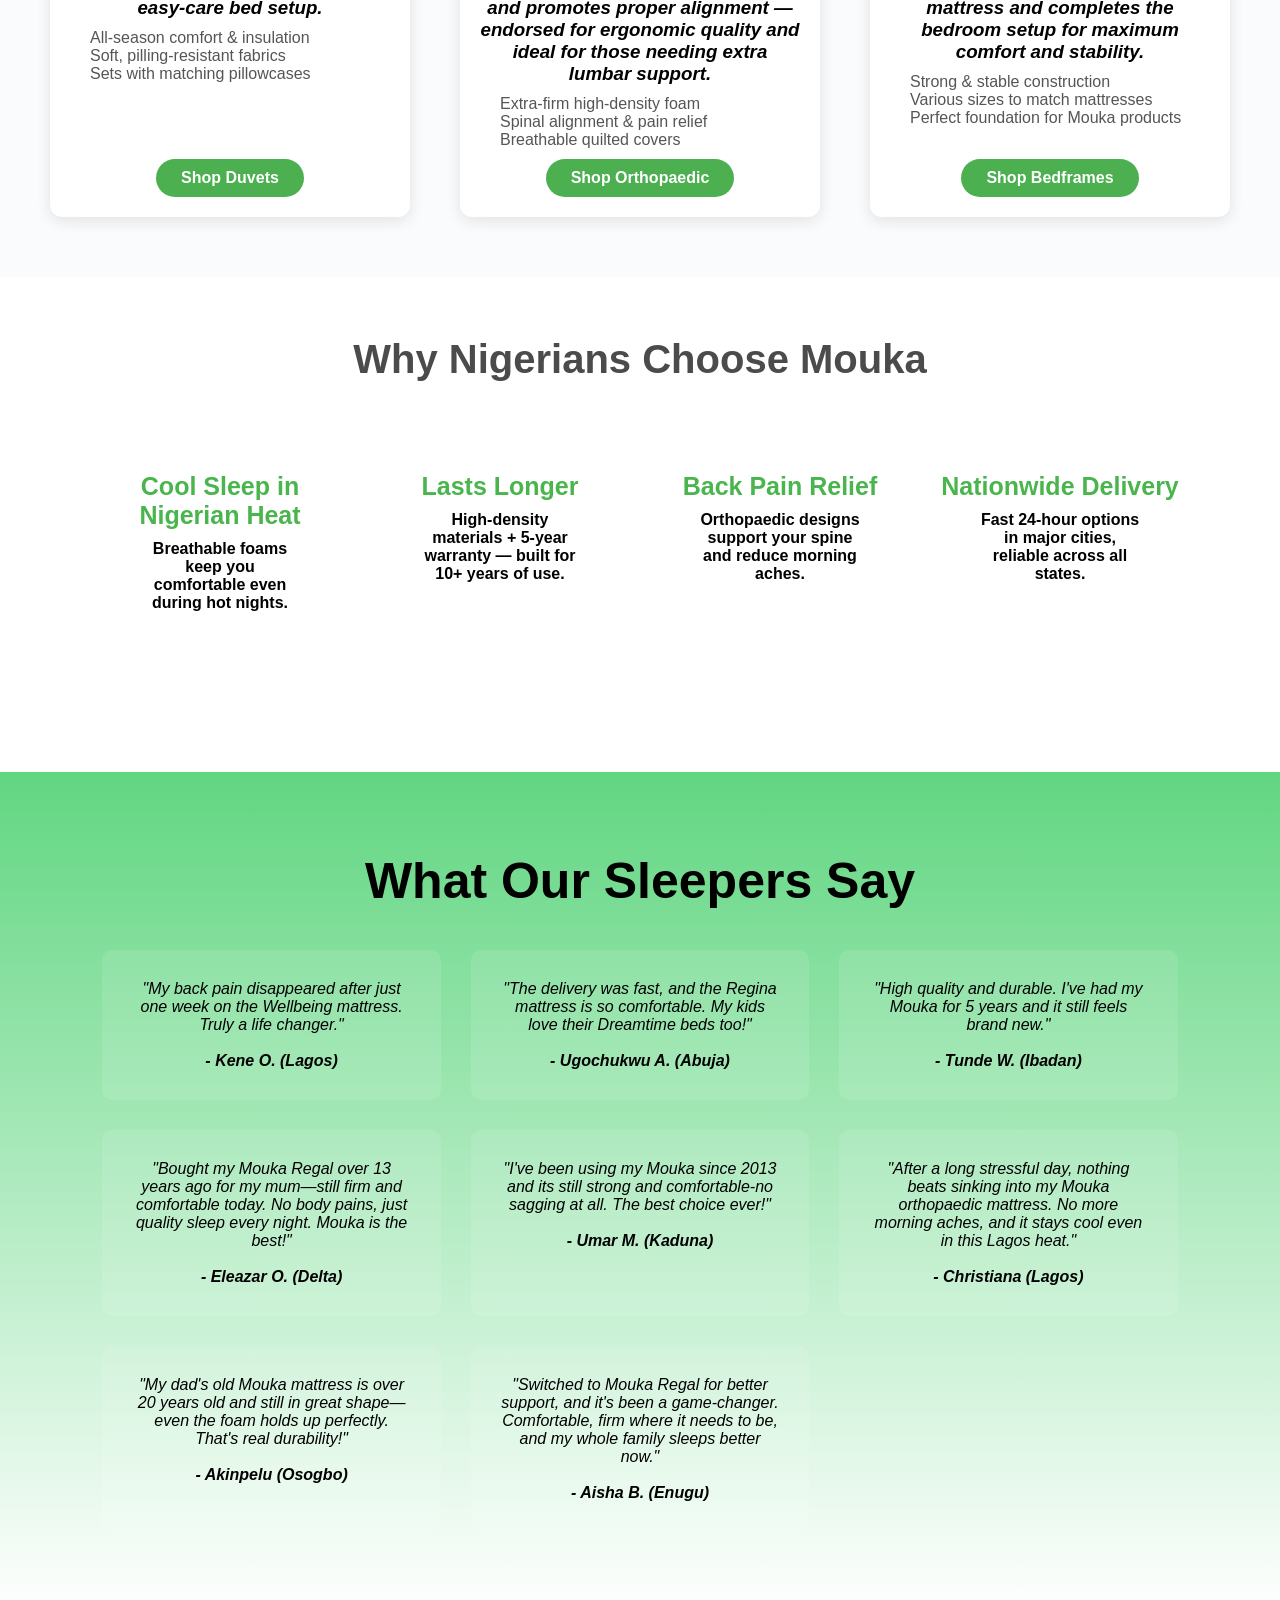
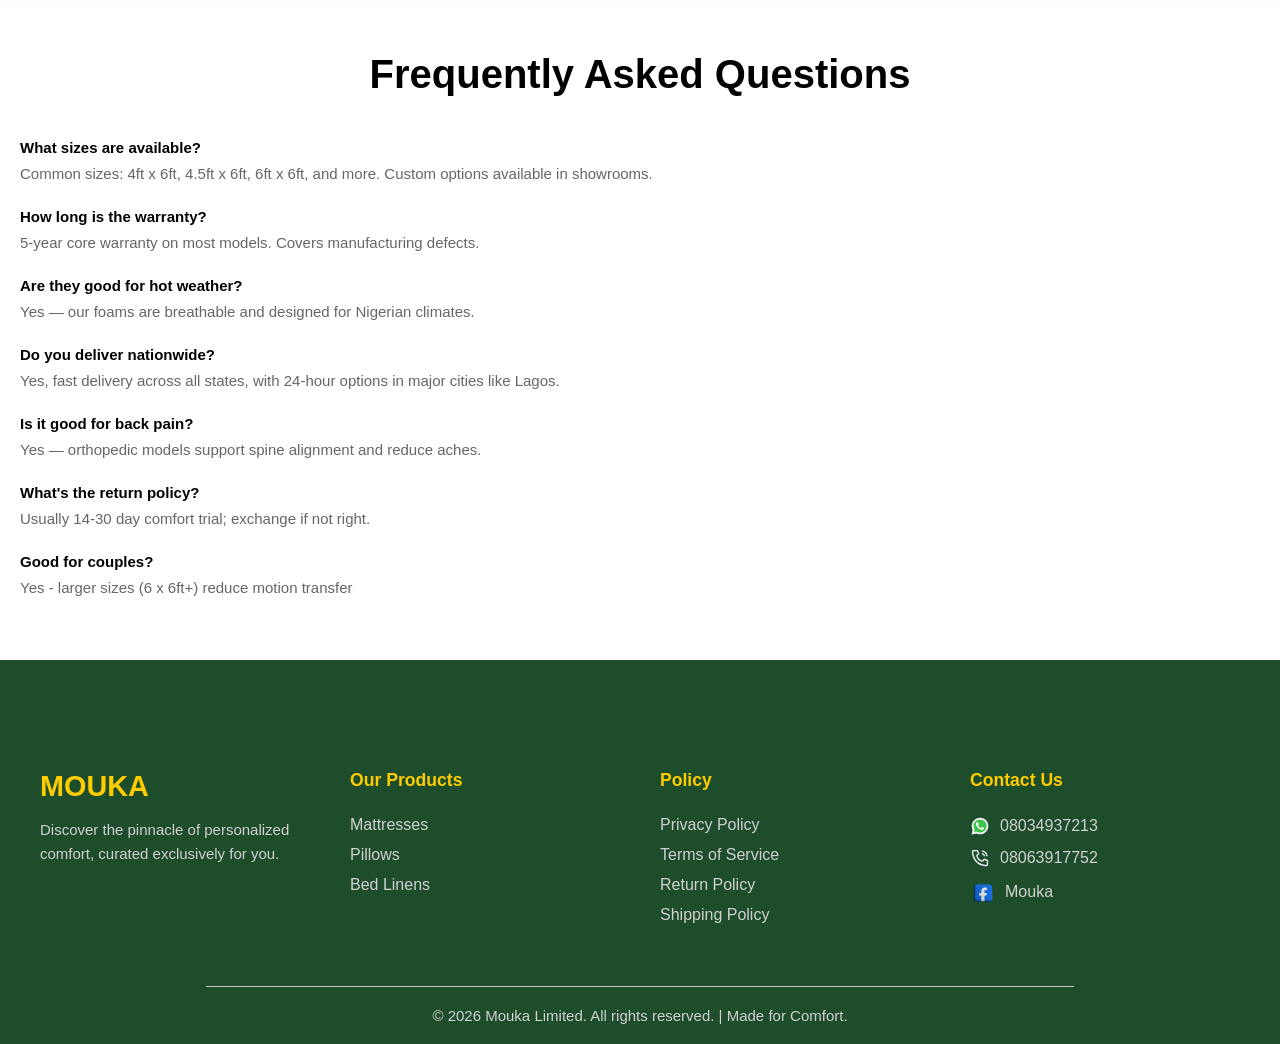
==== commit 889b78f1: "Rebranded to Onwuka Ventures" ====
--- a/index.html
+++ b/index.html
@@ -3,7 +3,7 @@
     <head>
         <meta charset="UTF-8">
         <meta name="viewport" content="width=device-width, initial-scale=1.0">
-        <title>Mouka Mattresses</title>
+        <title>Onwuka Ventures — Trusted Mouka Distributor</title>
         <link rel="stylesheet" href="styles/index.css">
         <link rel="shortcut icon" type="image/x-icon" href="assests/logos.svg">
     </head>
@@ -36,7 +36,7 @@
                     </nav>  
                 </div>  
                 <div class="auth">
-                    <a href="login.html"><img src="assests/user.svg" title= "Log-In"></a>
+                    <!-- <a href="login.html"><img src="assests/user.svg" title= "Log-In"></a> -->
                     <div class="hamburger" title="Open-Menu" onclick="showSidebar()">
                         <svg xmlns="http://www.w3.org/2000/svg" fill="none" viewBox="0 0 24 24" stroke-width="1.5" stroke="currentColor" class="size-6">
                             <path stroke-linecap="round" stroke-linejoin="round" d="M3.75 6.75h16.5M3.75 12h16.5m-16.5 5.25h16.5" />
--- a/styles/index.css
+++ b/styles/index.css
@@ -27,6 +27,8 @@
 
 .OV{
   height: 50px;
+  cursor: pointer;
+
 }
 
 .all-nav{
@@ -171,7 +173,7 @@
 .button1{
   border: 1px solid white; 
   border-radius: 5px 5px 5px 5px;
-  background: linear-gradient(135deg, #00990a 0%, #48d56e 100%);
+  background: linear-gradient(135deg, #264227 0%, #2cad4f 100%);
   height: 40px;
   width: 100px;
   cursor: pointer;
@@ -181,12 +183,19 @@
 /* Section - Hero */
 .hero {
   padding: 120px 8%;
-  background: linear-gradient(135deg, #00990a 0%, #48d56e 100%);
+  background: linear-gradient(to bottom, #264227 0%, #2cad4f 100%, white 100%);
   color: white;
   display: flex;
   align-items: center;
   min-height: 70vh;
+  position: relative;
  }
+
+.hero::before {
+    content: '';
+    position: absolute; inset: 0;
+    background: url("data:image/svg+xml,%3Csvg width='60' height='60' viewBox='0 0 60 60' xmlns='http://www.w3.org/2000/svg'%3E%3Cg fill='none' fill-rule='evenodd'%3E%3Cg fill='%23ffffff' fill-opacity='0.04'%3E%3Cpath d='M36 34v-4h-2v4h-4v2h4v4h2v-4h4v-2h-4zm0-30V0h-2v4h-4v2h4v4h2V6h4V4h-4zM6 34v-4H4v4H0v2h4v4h2v-4h4v-2H6zM6 4V0H4v4H0v2h4v4h2V6h4V4H6z'/%3E%3C/g%3E%3C/g%3E%3C/svg%3E");
+}
 
 .hero-text { flex: 1; }
 
@@ -251,7 +260,7 @@
   grid-template-columns: repeat(auto-fit, minmax(200px, 1fr));
   gap: 20px;
   padding: 50px 8%;
-  background: linear-gradient(to bottom,rgb(190, 240, 154), white);
+  background: linear-gradient(to bottom,rgb(176, 219, 145), white);
   text-align: center; 
 }
 
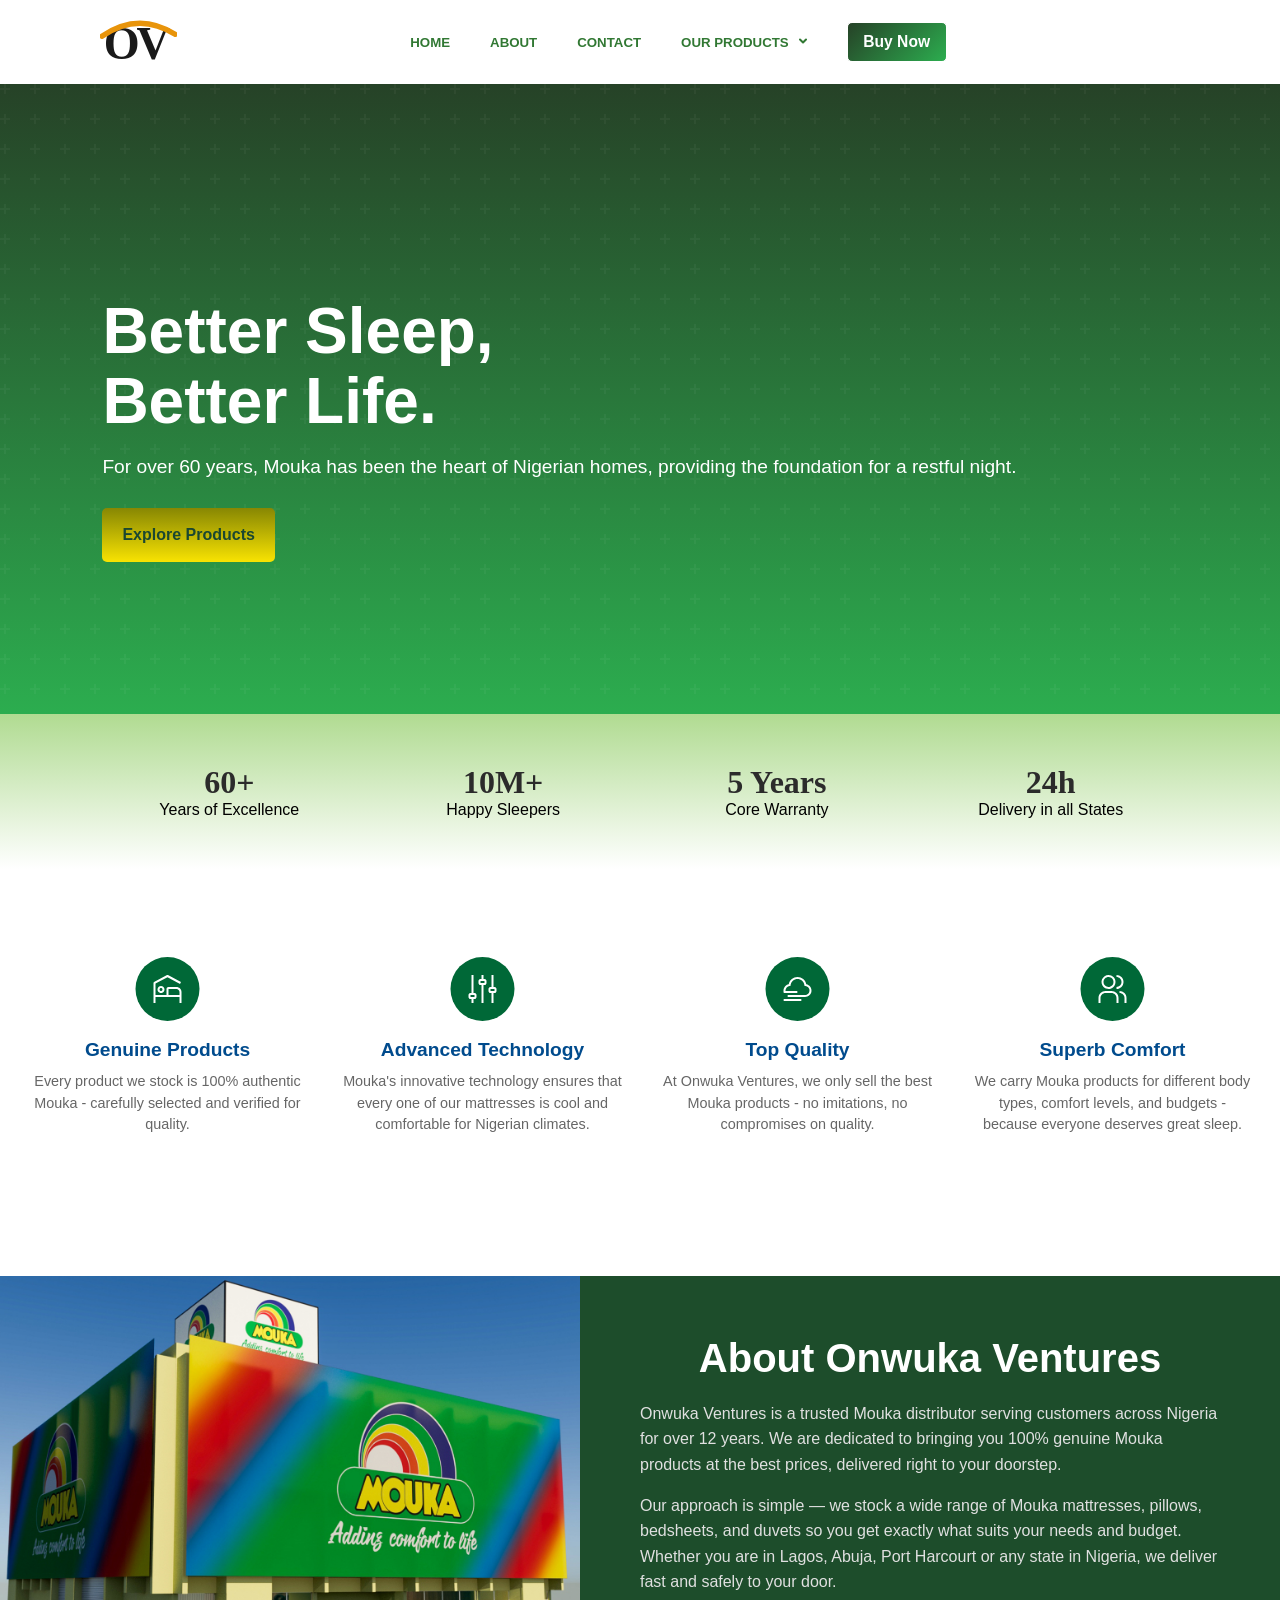
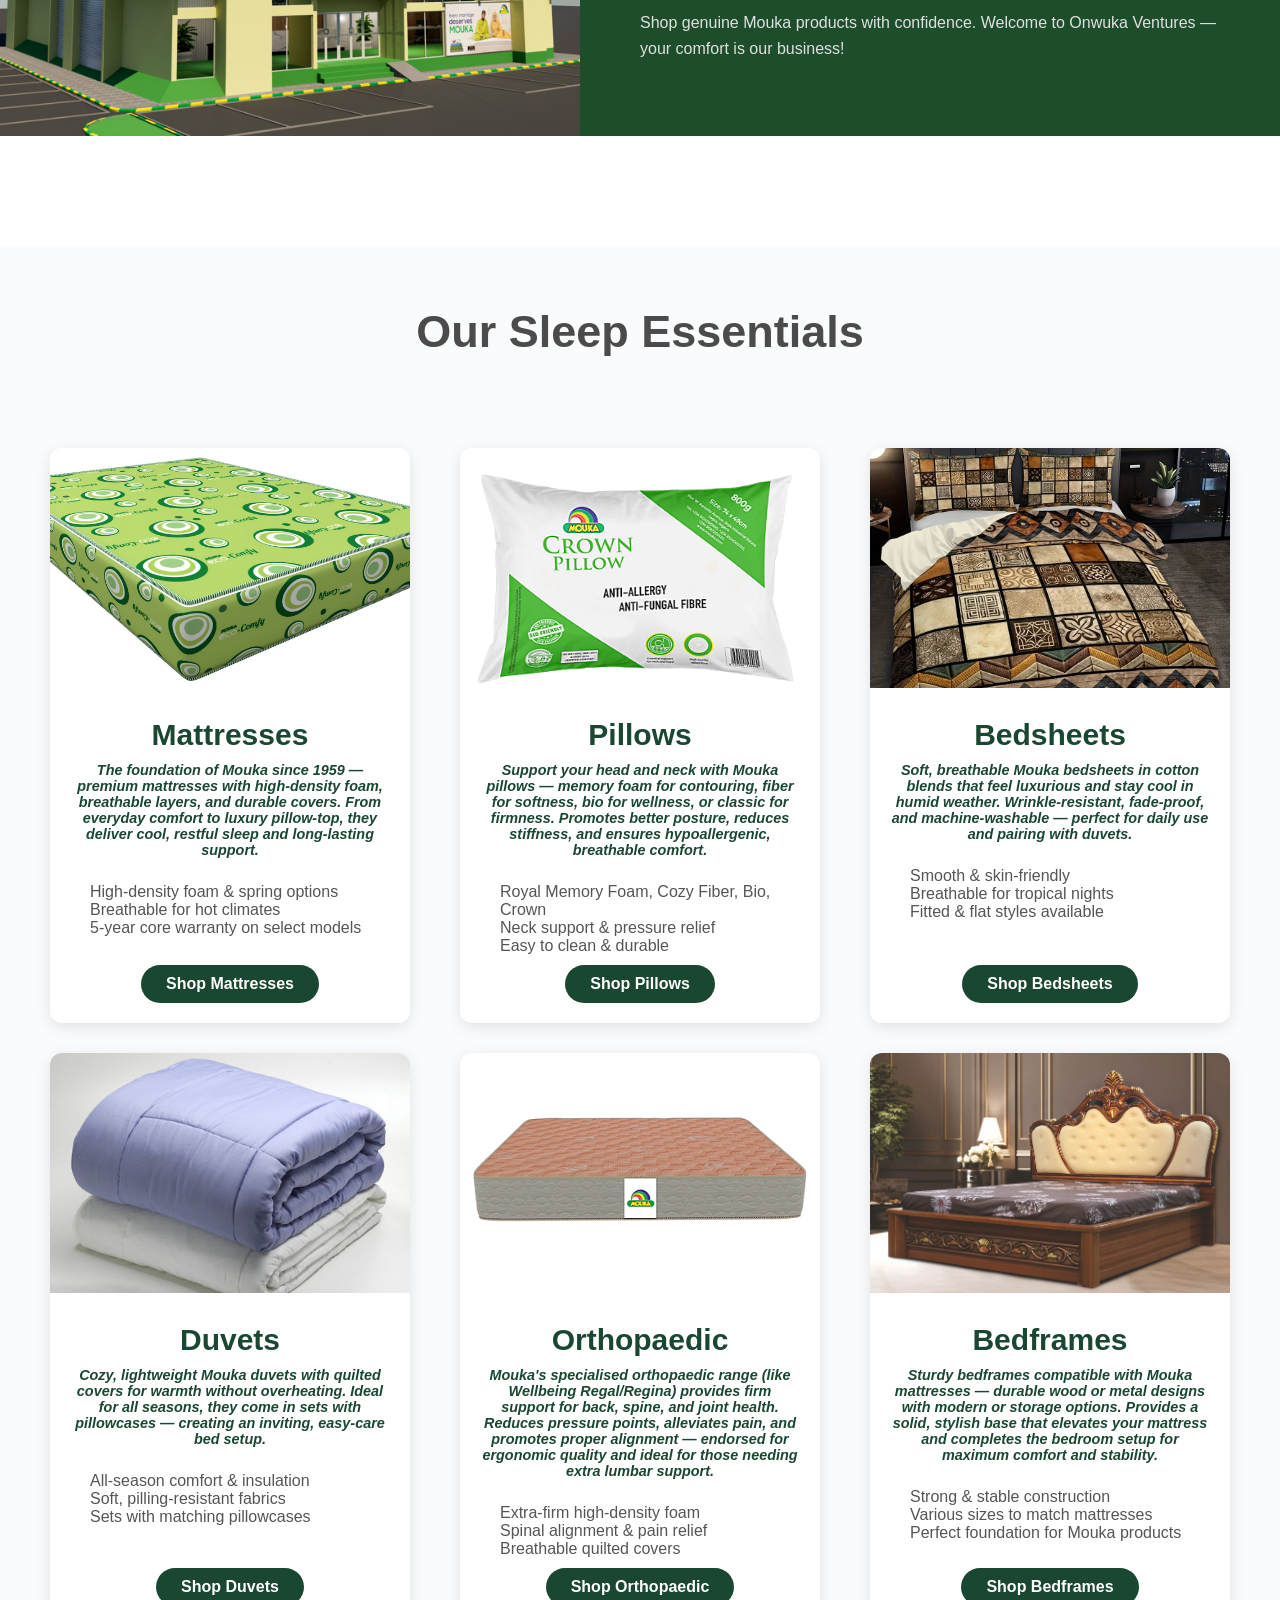
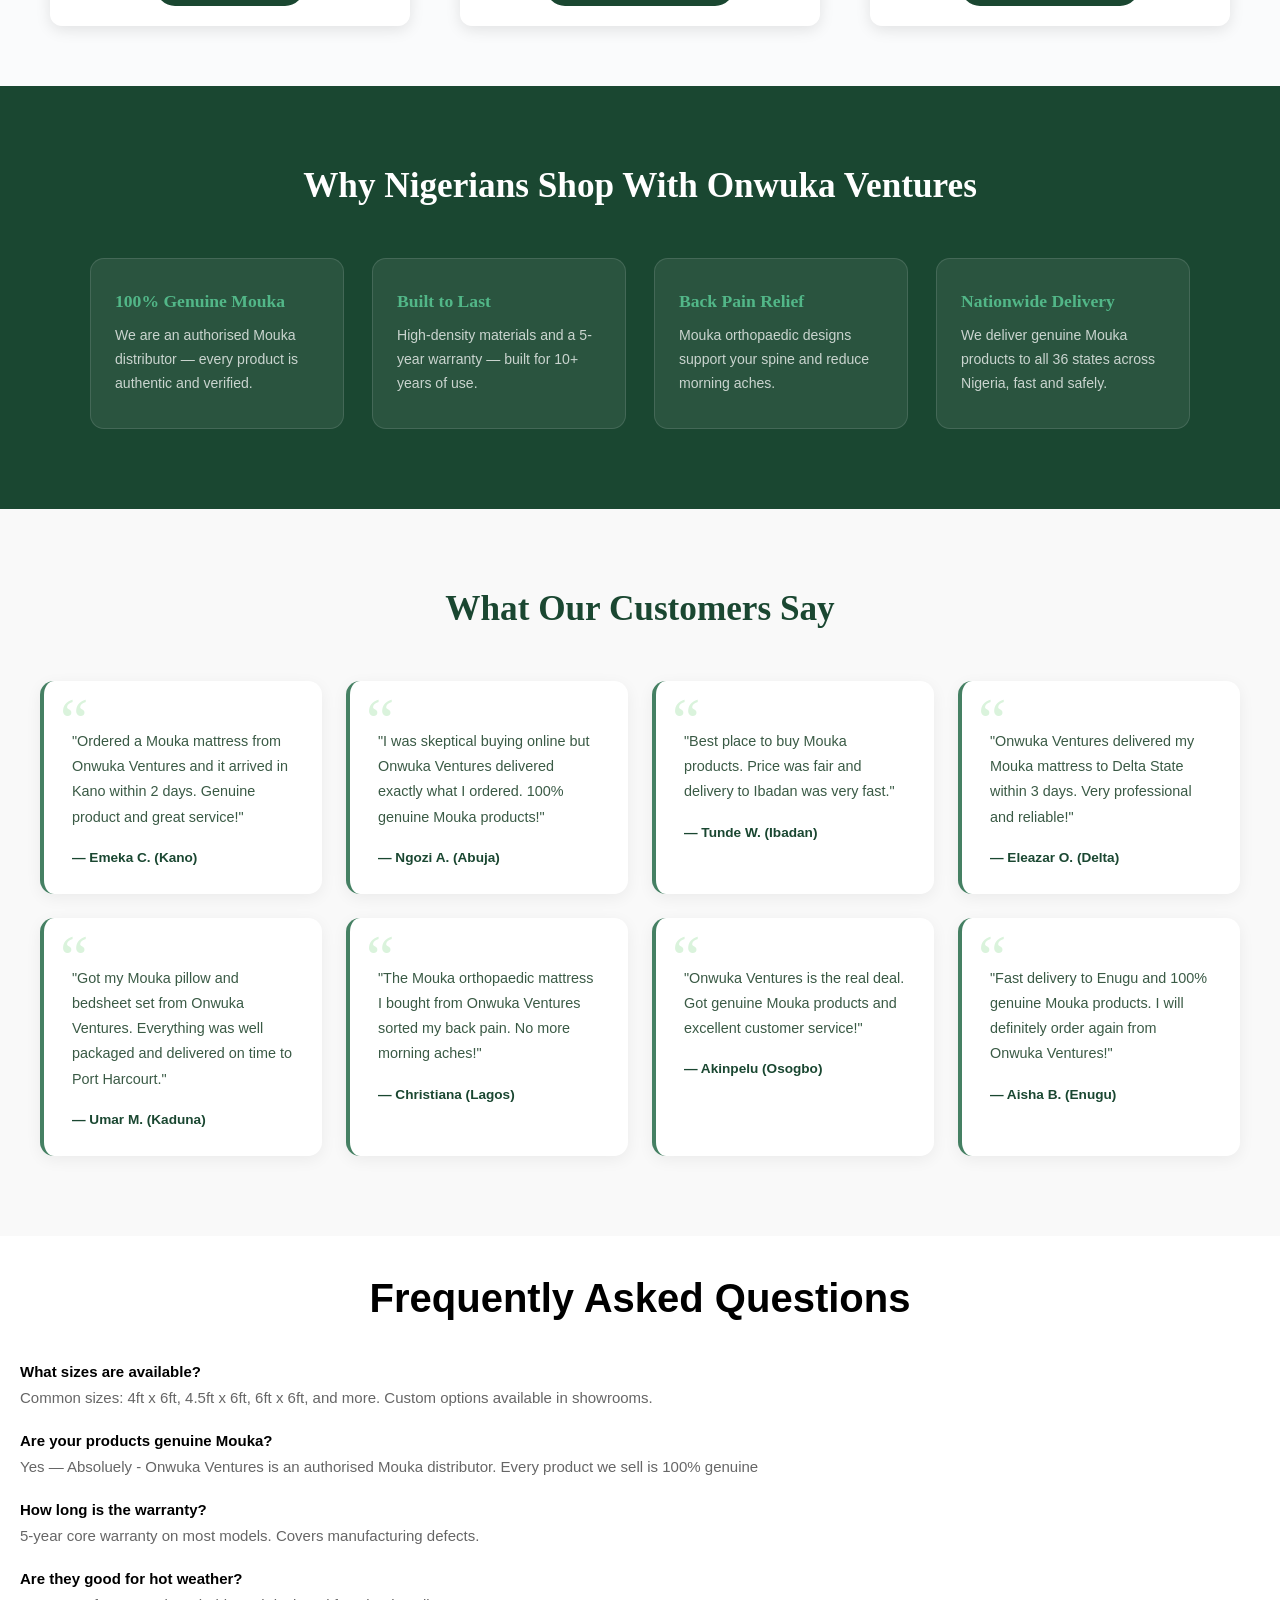
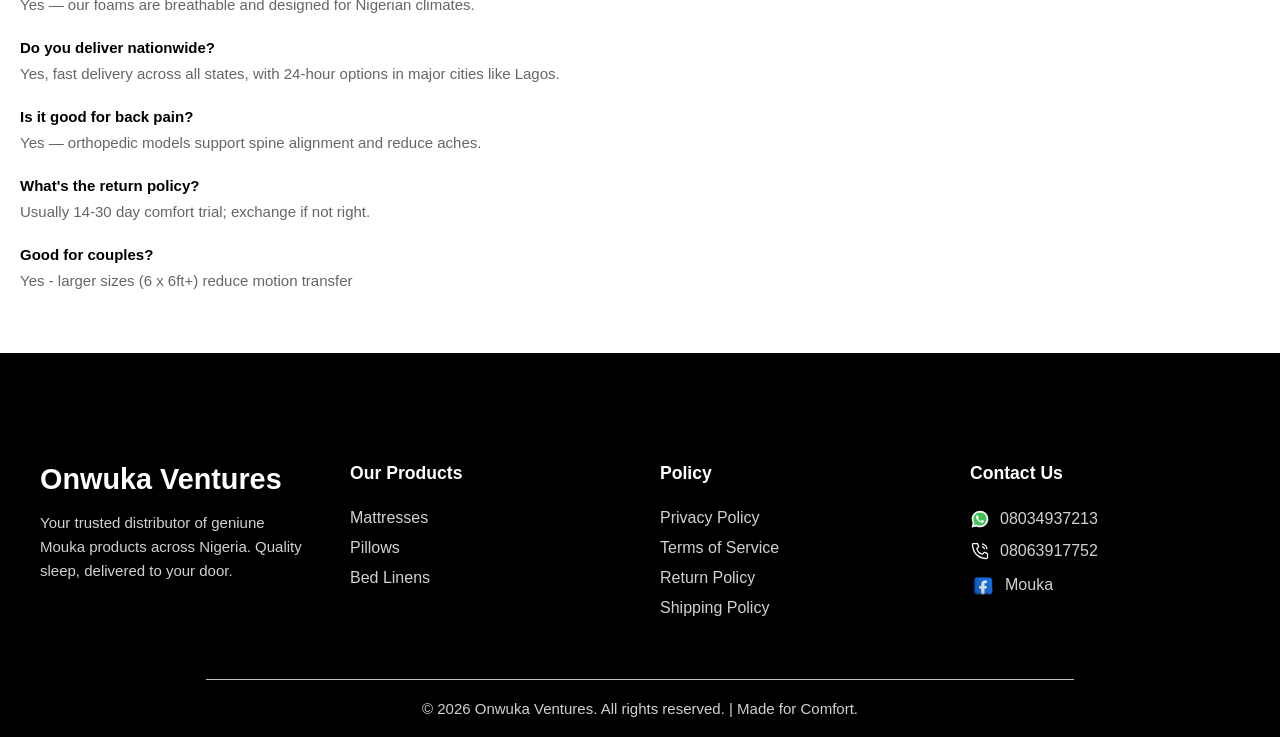
==== commit de7165c6: "Rebranding" ====
--- a/index.html
+++ b/index.html
@@ -106,8 +106,8 @@
                     <div class="icon-circle">
                         <img src="assests/feature-icon-comfort.svg" alt="">
                     </div>
-                    <h3>Perfected Design</h3>
-                    <p>Every material we use in the design of our products is carefully sourced and selected for its unique properties.</p>
+                    <h3>Genuine Products</h3>
+                    <p>Every product we stock is 100% authentic Mouka - carefully selected and verified for quality.</p>
                 </div>
 
                 <div class="feature-card">
@@ -115,7 +115,7 @@
                         <img src="assests/feature-icon-support.svg" alt="">
                     </div>
                     <h3>Advanced Technology</h3>
-                    <p>Our innovative technology ensures that every one of our mattresses is cool and comfortable for your use.</p>
+                    <p>Mouka's innovative technology ensures that every one of our mattresses is cool and comfortable for Nigerian climates.</p>
                 </div>
 
                 <div class="feature-card">
@@ -123,7 +123,7 @@
                         <img src="assests/feature-icon-eco.svg" alt="">
                     </div>
                     <h3>Top Quality</h3>
-                    <p>Everything we do at Mouka is done with the consumer in mind, to offer the best products without compromising quality.</p>
+                    <p>At Onwuka Ventures, we only sell the best Mouka products - no imitations, no compromises on quality.</p>
                 </div>
 
                 <div class="feature-card">
@@ -131,35 +131,32 @@
                         <img src="assests/feature-superb-comfort.svg" alt="">
                     </div>
                     <h3>Superb Comfort</h3>
-                    <p>Because everyone is unique, we have created various products to suit different body types, comfort levels, and budgets.</p>
+                    <p>We carry Mouka products for different body types, comfort levels, and budgets - because everyone deserves great sleep.</p>
                 </div>
             </section>
 
             <section class="about-mouka" id="About">
                 <div class="container-about-mouka">
                     <div class="about-image">
-                        <img src="assests/mouka-building-design_1_qwxyvm.webp" alt="Mouka Building">
+                        <img src="assests/distributor-store-ikeja.jpg" alt="Mouka Building">
                     </div>
                     <div class="about-content">
-                        <h2>About Mouka</h2>
-                    <p class="intro-text">
-                        <strong>For decades, Mouka has been the silent partner in millions of Nigerian homes,
-                        dedicated to the art and science of rest. We believe that a productive day begins
-                        the night before, which is why we pour our expertise into every fiber, foam, and fabric
-                        we produce.</strong>
-                    </p>
-                    <p>
-                        <strong>Our approach is simple: We combine cutting-edge sleep technology with a deep understanding
-                        of human ergonomics. Whether you need the firm support of an orthopedic mattress or the 
-                        plush embrace of our luxury pillows, our products are engineered to align with your lifestyle
-                        and body's specific needs.
-                        We don't just manufacture mattresses; we craft the sanctuary where you recharge, dream, and find peace.</strong>
-                    </p>
-                    <p>
-                        <strong>Discover the pinnacle of personalized comfort, curated exclusively for you. 
-                        Welcome to Mouka — where your comfort is our calling!</strong>
-                    </p>
-                    </div>
+                <h2>About Onwuka Ventures</h2>
+                <p class="intro-text">
+                    Onwuka Ventures is a trusted Mouka distributor serving customers across Nigeria for over 12 years.
+                    We are dedicated to bringing you 100% genuine Mouka products at the best prices,
+                    delivered right to your doorstep.
+                </p>
+                <p>
+                    Our approach is simple — we stock a wide range of Mouka mattresses, pillows, bedsheets,
+                    and duvets so you get exactly what suits your needs and budget. Whether you are in Lagos,
+                    Abuja, Port Harcourt or any state in Nigeria, we deliver fast and safely to your door.
+                </p>
+                <p>
+                    Shop genuine Mouka products with confidence.
+                    Welcome to Onwuka Ventures — your comfort is our business!
+                </p>
+            </div>
                 </div>
             </section>
 
@@ -251,66 +248,65 @@
             </section>
 
             <section class="benefits">
-                <div class="benefit-container">
-                    <h2>Why Nigerians Choose Mouka</h2>
-                    <div class="benefits-grid">
-                        <div class="benefit-item">
-                            <h3>Cool Sleep in Nigerian Heat</h3>
-                            <p>Breathable foams keep you comfortable even during hot nights.</p>
-                        </div>
-                        <div class="benefit-item">
-                            <h3>Lasts Longer</h3>
-                            <p>High-density materials + 5-year warranty — built for 10+ years of use.</p>
-                        </div>
-                        <div class="benefit-item">
-                            <h3>Back Pain Relief</h3>
-                            <p>Orthopaedic designs support your spine and reduce morning aches.</p>
-                        </div>
-                        <div class="benefit-item">
-                            <h3>Nationwide Delivery</h3>
-                            <p>Fast 24-hour options in major cities, reliable across all states.</p>
-                        </div>
-                    </div>
-                </div>
-            </section>
-
-            <section class="testimonials">
-                <h2>What Our Sleepers Say</h2>
-                <div class="testi-grid">
-                    <div class="testi-card">
-                        <p>"My back pain disappeared after just one week on the Wellbeing mattress. Truly a life changer."</p>
-                        <br><strong>- Kene O. (Lagos)</strong>
-                    </div>
-                    <div class="testi-card">
-                        <p>"The delivery was fast, and the Regina mattress is so comfortable. My kids love their Dreamtime beds too!"</p>
-                        <br><strong>- Ugochukwu A. (Abuja)</strong>
-                    </div>
-                    <div class="testi-card">
-                        <p>"High quality and durable. I've had my Mouka for 5 years and it still feels brand new."</p>
-                        <br><strong>- Tunde W. (Ibadan)</strong>
-                    </div>
-                    <div class="testi-card">
-                        <p>"Bought my Mouka Regal over 13 years ago for my mum—still firm and comfortable today. No body pains, just quality sleep every night. Mouka is the best!"</p>
-                        <br><strong>- Eleazar O. (Delta)</strong>
-                    </div>
-                    <div class="testi-card">
-                        <p>"I've been using my Mouka since 2013 and its still strong and comfortable-no sagging at all. The best choice ever!"</p>
-                        <br><strong>- Umar M. (Kaduna)</strong>
-                    </div>
-                    <div class="testi-card">
-                        <p>"After a long stressful day, nothing beats sinking into my Mouka orthopaedic mattress. No more morning aches, and it stays cool even in this Lagos heat."</p>
-                        <br><strong>- Christiana (Lagos)</strong>
-                    </div>
-                    <div class="testi-card">
-                        <p>"My dad's old Mouka mattress is over 20 years old and still in great shape—even the foam holds up perfectly. That's real durability!"</p>
-                        <br><strong>- Akinpelu (Osogbo)</strong>
-                    </div>
-                    <div class="testi-card">
-                        <p>"Switched to Mouka Regal for better support, and it's been a game-changer. Comfortable, firm where it needs to be, and my whole family sleeps better now."</p>
-                        <br><strong>- Aisha B. (Enugu)</strong>
-                    </div>
-                </div>
-            </section>
+        <div class="benefit-container">
+            <h2>Why Nigerians Shop With Onwuka Ventures</h2>
+            <div class="benefits-grid">
+                <div class="benefit-item">
+                    <h3>100% Genuine Mouka</h3>
+                    <p>We are an authorised Mouka distributor — every product is authentic and verified.</p>
+                </div>
+                <div class="benefit-item">
+                    <h3>Built to Last</h3>
+                    <p>High-density materials and a 5-year warranty — built for 10+ years of use.</p>
+                </div>
+                <div class="benefit-item">
+                    <h3>Back Pain Relief</h3>
+                    <p>Mouka orthopaedic designs support your spine and reduce morning aches.</p>
+                </div>
+                <div class="benefit-item">
+                    <h3>Nationwide Delivery</h3>
+                    <p>We deliver genuine Mouka products to all 36 states across Nigeria, fast and safely.</p>
+                </div>
+            </div>
+        </div>
+        </section>
+<section class="testimonials">
+        <h2>What Our Customers Say</h2>
+        <div class="testi-grid">
+            <div class="testi-card">
+                <p>"Ordered a Mouka mattress from Onwuka Ventures and it arrived in Kano within 2 days. Genuine product and great service!"</p>
+                <br><strong>— Emeka C. (Kano)</strong>
+            </div>
+            <div class="testi-card">
+                <p>"I was skeptical buying online but Onwuka Ventures delivered exactly what I ordered. 100% genuine Mouka products!"</p>
+                <br><strong>— Ngozi A. (Abuja)</strong>
+            </div>
+            <div class="testi-card">
+                <p>"Best place to buy Mouka products. Price was fair and delivery to Ibadan was very fast."</p>
+                <br><strong>— Tunde W. (Ibadan)</strong>
+            </div>
+            <div class="testi-card">
+                <p>"Onwuka Ventures delivered my Mouka mattress to Delta State within 3 days. Very professional and reliable!"</p>
+                <br><strong>— Eleazar O. (Delta)</strong>
+            </div>
+            <div class="testi-card">
+                <p>"Got my Mouka pillow and bedsheet set from Onwuka Ventures. Everything was well packaged and delivered on time to Port Harcourt."</p>
+                <br><strong>— Umar M. (Kaduna)</strong>
+            </div>
+            <div class="testi-card">
+                <p>"The Mouka orthopaedic mattress I bought from Onwuka Ventures sorted my back pain. No more morning aches!"</p>
+                <br><strong>— Christiana (Lagos)</strong>
+            </div>
+            <div class="testi-card">
+                <p>"Onwuka Ventures is the real deal. Got genuine Mouka products and excellent customer service!"</p>
+                <br><strong>— Akinpelu (Osogbo)</strong>
+            </div>
+            <div class="testi-card">
+                <p>"Fast delivery to Enugu and 100% genuine Mouka products. I will definitely order again from Onwuka Ventures!"</p>
+                <br><strong>— Aisha B. (Enugu)</strong>
+            </div>
+        </div>
+    </section>
 
             <section class="faq-container">
                 <h2 class="faq-title">Frequently Asked Questions</h2>    
@@ -320,6 +316,10 @@
                         <p class="faq-a">Common sizes: 4ft x 6ft, 4.5ft x 6ft, 6ft x 6ft, and more. Custom options available in showrooms.</p>
                     </div>
                     <div class="faq-group">
+                        <div class="faq-group">
+                            <p class="faq-q"><strong> Are your products genuine Mouka?</strong></p>
+                            <p class="faq-a">Yes — Absoluely - Onwuka Ventures is an authorised Mouka distributor. Every product we sell is 100% genuine</p>
+                        </div>
                         <p class="faq-q"><strong> How long is the warranty?</strong></p>
                         <p class="faq-a">5-year core warranty on most models. Covers manufacturing defects.</p>
                     </div>
@@ -350,8 +350,8 @@
         <footer class="mouka-footer">
             <div class="footer-content">
                 <div class="footer-brand">
-                    <h2>MOUKA</h2>
-                    <p>Discover the pinnacle of personalized comfort, curated exclusively for you.</p>
+                    <h2>Onwuka Ventures</h2>
+                    <p>Your trusted distributor of geniune Mouka products across Nigeria. Quality sleep, delivered to your door.</p>
                 </div>
                 <div class="footer-links">
                     <h3>Our Products</h3>
@@ -389,7 +389,7 @@
                 </div>
             </div>
             <div class="footer-bottom">
-                <p>&copy; 2026 Mouka Limited. All rights reserved. | Made for Comfort.</p>
+                <p>&copy; 2026 Onwuka Ventures. All rights reserved. | Made for Comfort.</p>
             </div>
         </footer>
 
--- a/styles/index.css
+++ b/styles/index.css
@@ -177,7 +177,8 @@
   height: 40px;
   width: 100px;
   cursor: pointer;
-  color: white;  
+  color: white;
+  display: block;  
 }
 
 /* Section - Hero */
@@ -224,7 +225,6 @@
   opacity: 1;
   transform: translateY(30px);
   }
-  
 }
 
 .hero h1{
@@ -241,9 +241,9 @@
 
 
 .btn-gold {
-  background: linear-gradient(135deg, yellow 0%, #d2c105 100%);
-  color: #003300;
-  padding: 18px 40px;
+  background: linear-gradient(to bottom, rgb(135, 135, 3) 0%, #f8e302 100%);
+  color: #1a4731;
+  padding: 18px 20px;
   border-radius: 5px;
   text-decoration: none;
   font-weight: 700;
@@ -469,7 +469,7 @@
 }
 
 .product-card h4 {
-  color: #2e7d32;
+  color: #1a4731;
   margin: 10px 0;
   font-size: 30px;
 }
@@ -481,102 +481,82 @@
   margin: 10px 0;
 }
 
+.product-card h3 {
+  color: #1a4731;
+  margin-bottom: 15px;
+  font-size: 0.9rem;
+}
+
 .btn {
   display: inline-block;
   margin-top: auto;
   padding: 10px 25px;
-  background: #4CAF50;
+  background: #1a4731;
   color: white;
   font-weight: bold;
   border-radius: 30px;
-  /* transition: background 0.3s; */
+  transition: background 0.3s;
   align-self: center;
 }
 
 .btn:hover {
-background: #1d4d2b;
+background: #447e56;
 }
 
 /* section - Benefits */
-.benefits {
-  padding: 60px 0;
-  text-align: center;
-}
-
-.benefit-container h2{
-  color: #4b4b4b;
-  font-size: 40px;
-  font-family: 'Segoe UI', Tahoma, Geneva, Verdana, sans-serif;
-} 
-
+.benefits { padding: 80px 24px; background: #1a4731; }
+.benefit-container { max-width: 1100px; margin: 0 auto; }
+.benefit-container h2 {
+    font-family: 'Playfair Display', serif;
+    font-size: 2.2rem; color: white;
+    text-align: center; margin-bottom: 52px;
+}
 .benefits-grid {
-  display: flex;
-  flex-wrap: wrap;
-  justify-content: center;
-  gap: 20px;
-  padding:  90px;
-}
-
+    display: grid; grid-template-columns: repeat(auto-fit, minmax(220px, 1fr));
+    gap: 28px;
+}
 .benefit-item {
-  flex: 1;
-  min-width: 250px;
-}
-
+    background: rgba(255,255,255,0.07);
+    border: 1px solid rgba(255,255,255,0.12);
+    border-radius: 14px; padding: 32px 24px;
+    transition: background 0.2s;
+}
+.benefit-item:hover { background: rgba(255,255,255,0.12); }
 .benefit-item h3 {
-  color: #4ab54d;
-  font-size: 25px;
-}
-
-.benefit-item p{
-  padding: 10px 50px;
-  font-weight: 550;
-}
+    font-family: 'Playfair Display', serif;
+    font-size: 1.1rem; color: #52b788;
+    margin-bottom: 12px;
+}
+.benefit-item p { font-size: 0.88rem; color: rgba(255,255,255,0.75); line-height: 1.7; }
 
 /* section - Testimonials */
-.testimonials {
-  background: linear-gradient(to bottom , #61d681 0%, white 100%);
-  padding: 80px 8%;
-  text-align: center;
-  animation: fadeIn 0.7s ease forwards; 
-}
-
-@keyframes fadeIn {
-  from {
-    opacity: 0;
-    transform: translateY(20px);
-  }
-  to {
-    opacity: 1;
-    transform: translateY(0);
-  }
-}
-
+.testimonials { padding: 80px 24px; background: #f9f9f9; }
+.testimonials h2 {
+    font-family: 'Playfair Display', serif;
+    font-size: 2.2rem; color: #1a4731;
+    text-align: center; margin-bottom: 52px;
+}
+.testi-grid {
+    max-width: 1200px; margin: 0 auto;
+    display: grid; grid-template-columns: repeat(auto-fill, minmax(260px, 1fr));
+    gap: 24px;
+}
 .testi-card {
-  animation-delay: 0.1s;
-}
-
-.testimonials {
-  animation-delay: 0.8s;
-}
-
-
-.testimonials h2{
-  font-size: 50px;
-}
-
-.testi-grid {
-  display: grid;
-  grid-template-columns: repeat(auto-fit, minmax(250px, 1fr));
-  gap: 30px;
-  margin-top: 40px;
-}
-
-.testi-card {
-  background: rgba(255,255,255,0.1); 
-  padding: 30px; 
-  border-radius: 10px; 
-  font-style: italic;
-}
+    background: white;
+    border-radius: 14px; padding: 28px;
+    border-left: 4px solid #458063;
+    box-shadow: 0 4px 16px rgba(0,0,0,0.06);
+    position: relative;
+}
+.testi-card::before {
+    content: '\201C';
+    font-family: 'Playfair Display', serif;
+    font-size: 4rem; color: #daf3dc;
+    position: absolute; top: 8px; left: 16px;
+    line-height: 1;
+}
+.testi-card p { font-size: 0.9rem; color: #3a5a45; line-height: 1.75; padding-top: 20px; }
+.testi-card strong { color: #1a4731; font-size: 0.85rem; }
 
 /* section - FAQ */
 .faq-container {
@@ -618,7 +598,7 @@
 
 /* Footer */
 .mouka-footer {
-  background-color: #1d4d2b; 
+  background-color: black; 
   color: #ffffff;
   padding: 60px 20px 20px;
 }
@@ -632,7 +612,7 @@
 }
 
 .footer-brand h2 {
-  color: #ffcc00; 
+  color: white; 
   margin-bottom: 15px;
   font-size: 1.8rem;
 }
@@ -648,7 +628,7 @@
   margin-bottom: 20px;
   display: inline-block;
   padding-bottom: 5px;
-  color:  #ffcc00;
+  color:  white;
 }
 
 .footer-links ul {
@@ -692,6 +672,7 @@
     padding-right: 40px;
   }
   .all-nav { display: none; }
+
   
   .hamburger {
     display: block;
@@ -702,7 +683,14 @@
 
   /* main */
   .stat-card{flex-direction: column;}
-  
+  .sleep{
+    font-size: 17px;
+  }
+
+  .product-grid h4{
+    font-size: 19px;
+  }
+
   .features-section {
   flex-direction: column;
   align-items: center;
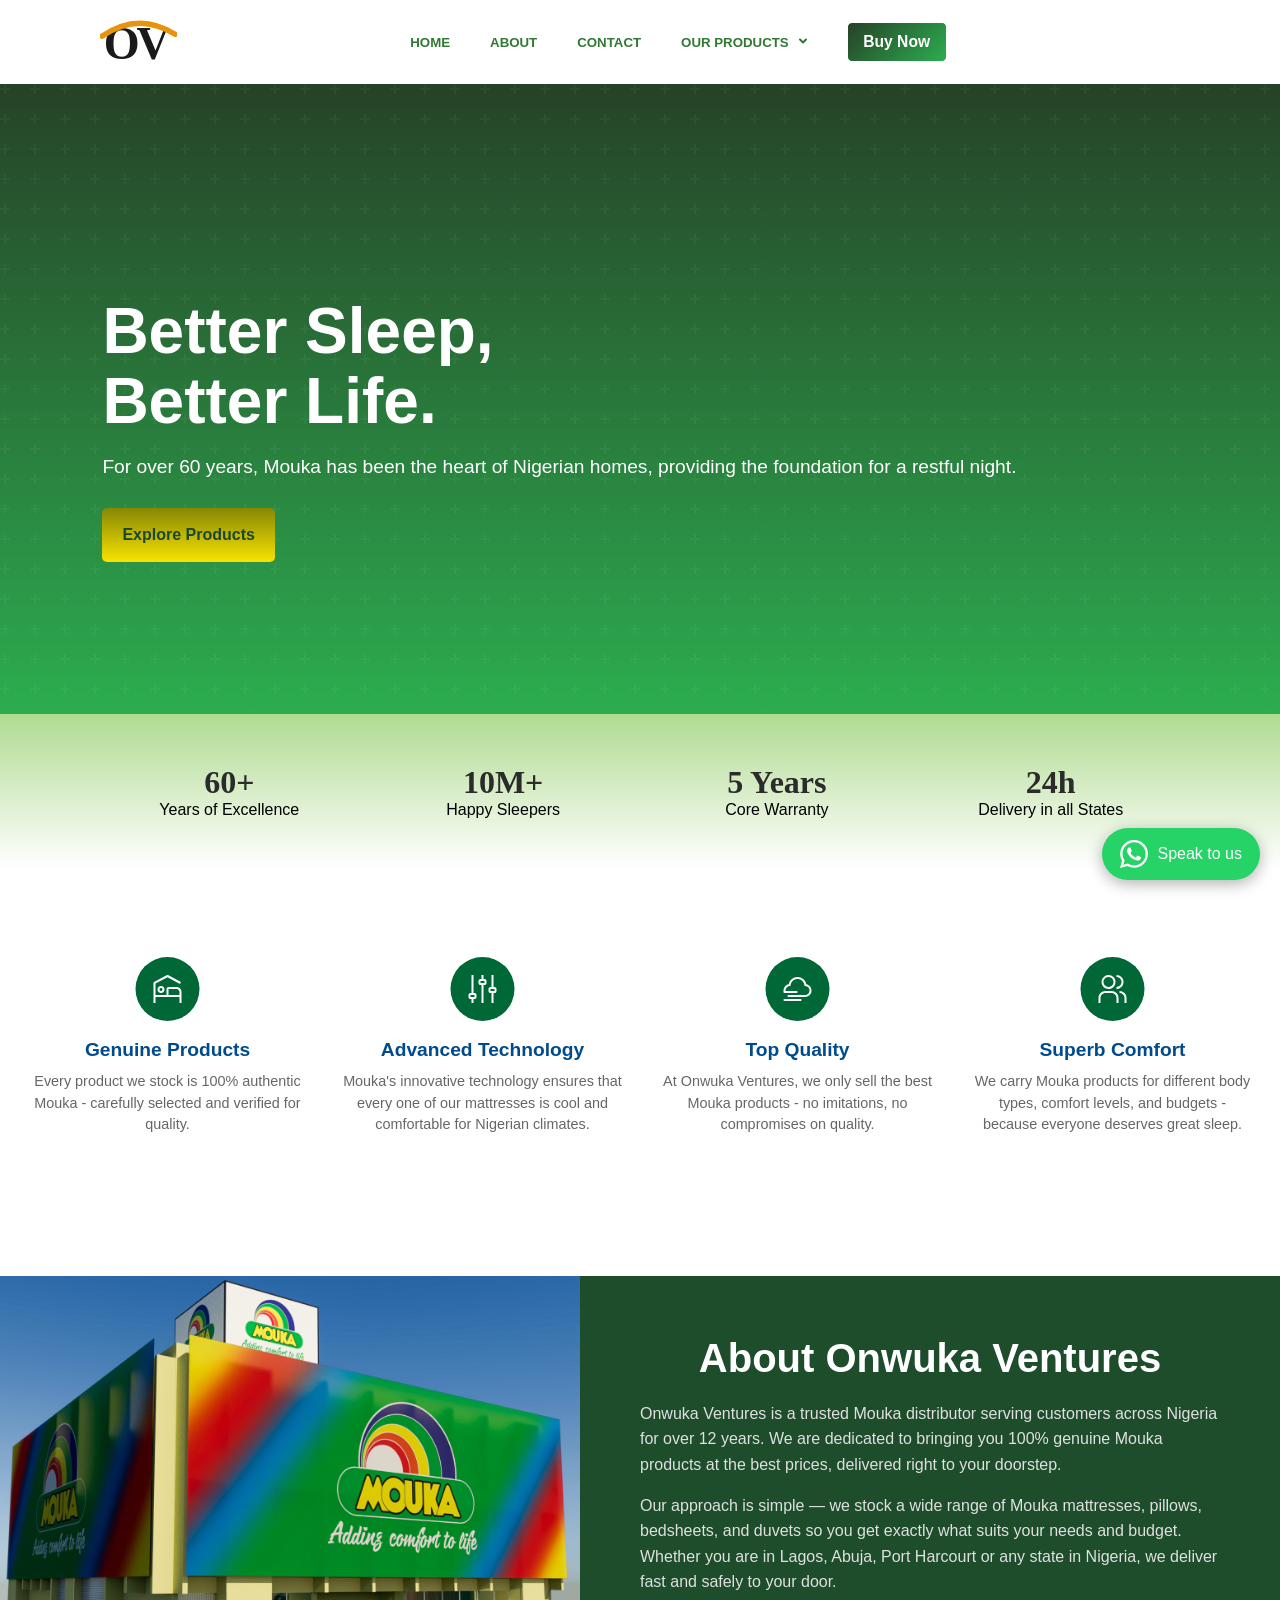
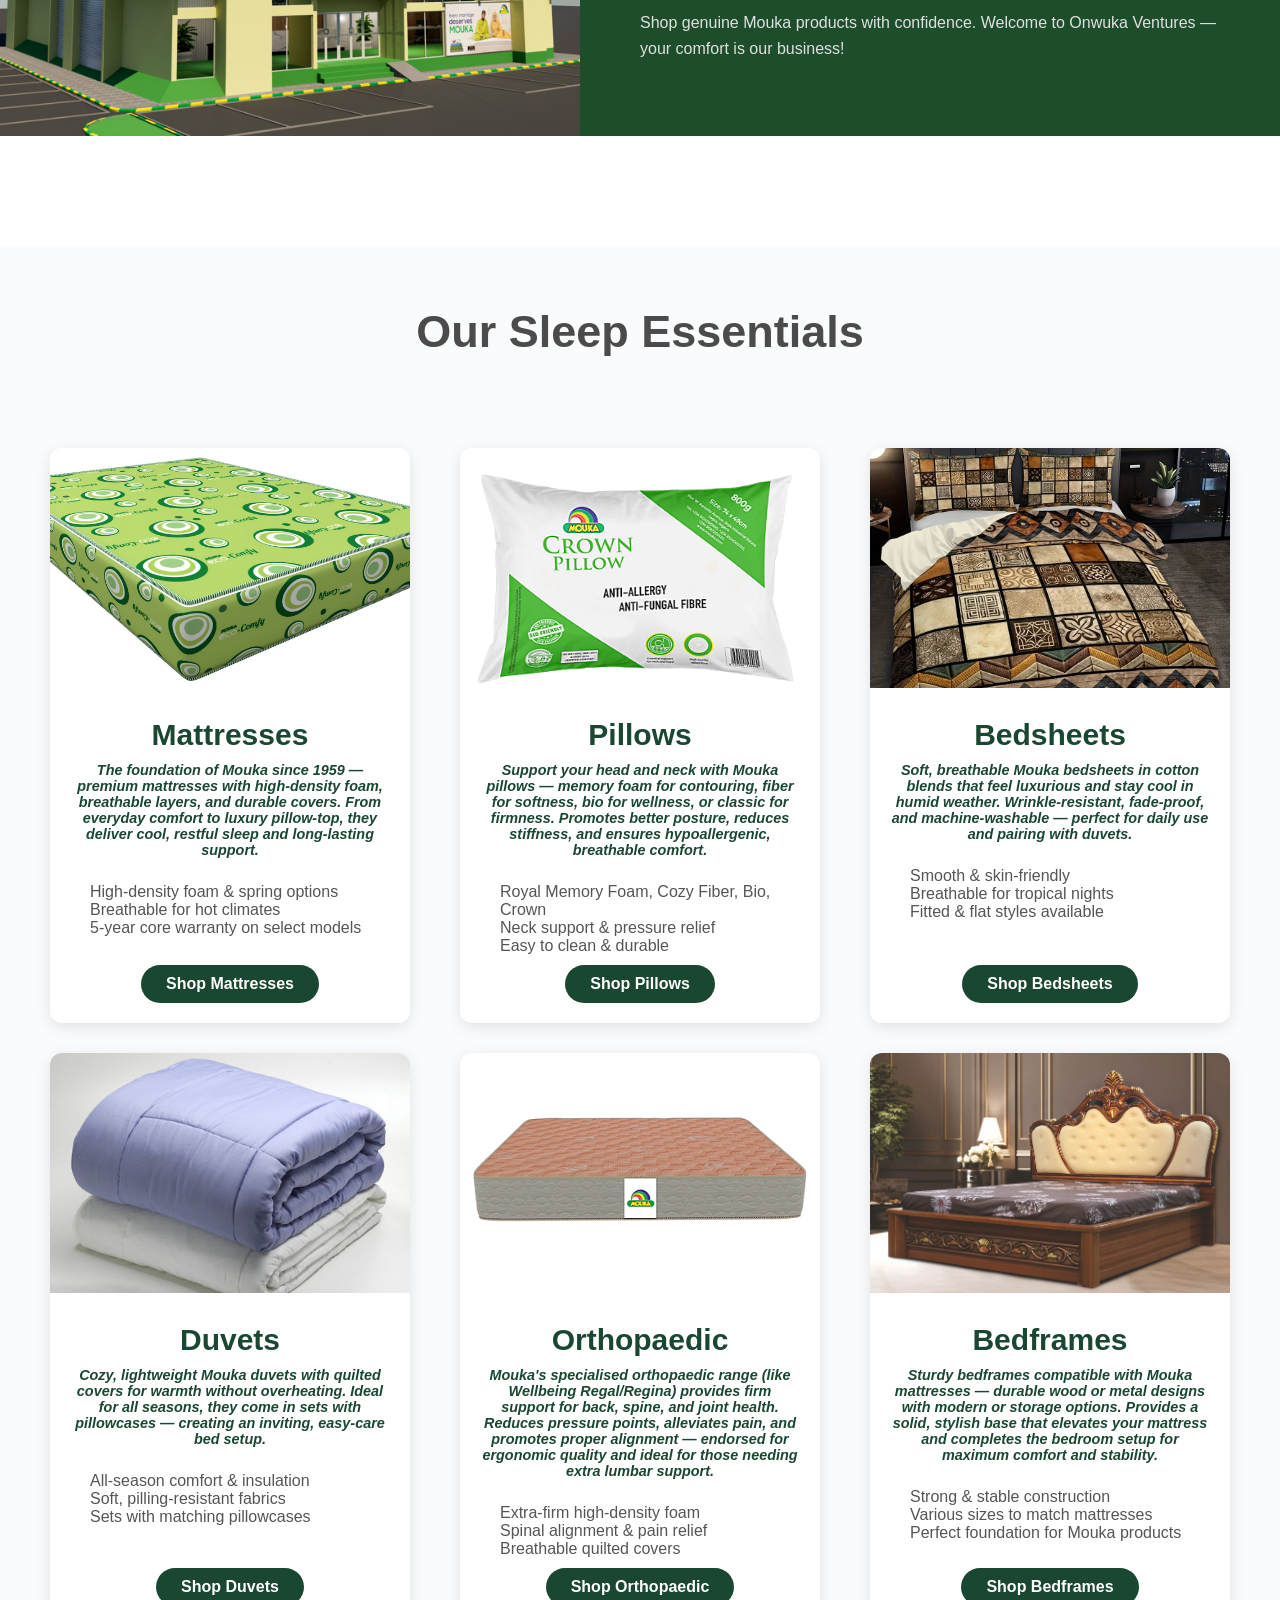
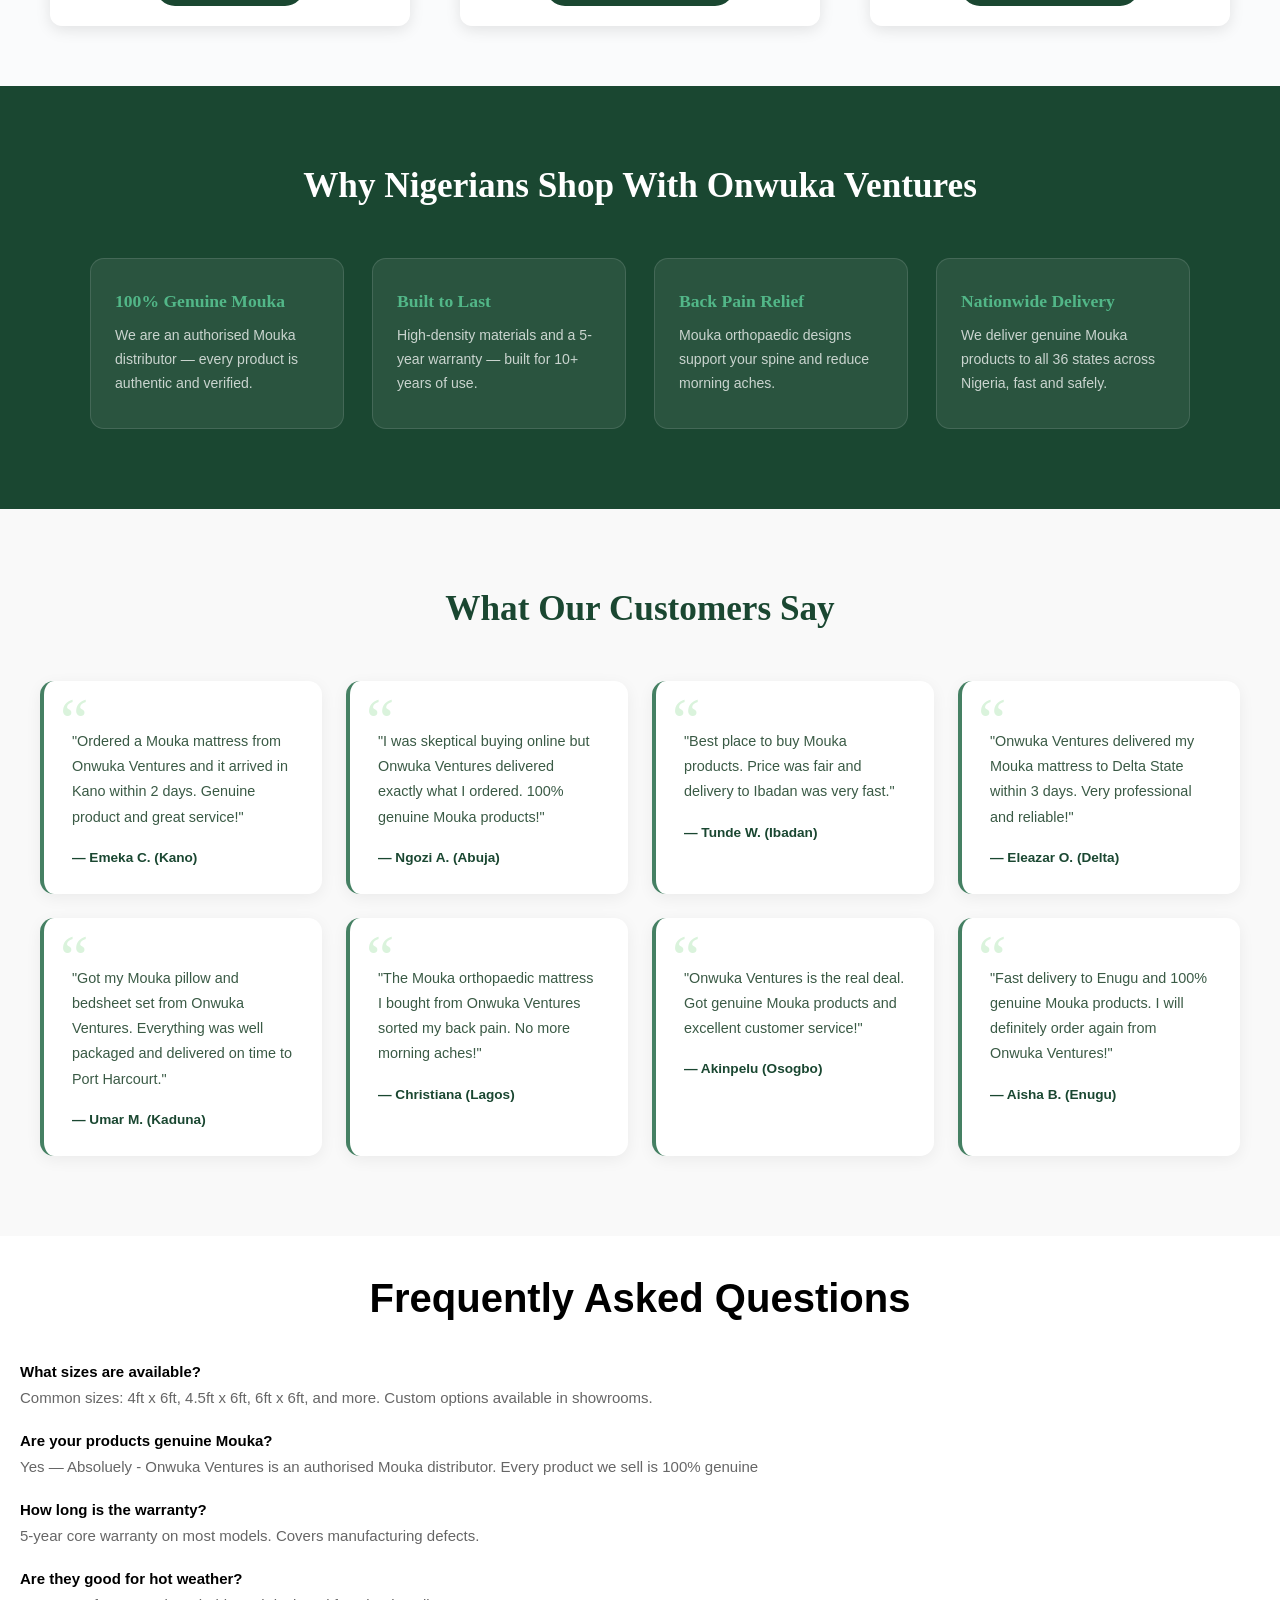
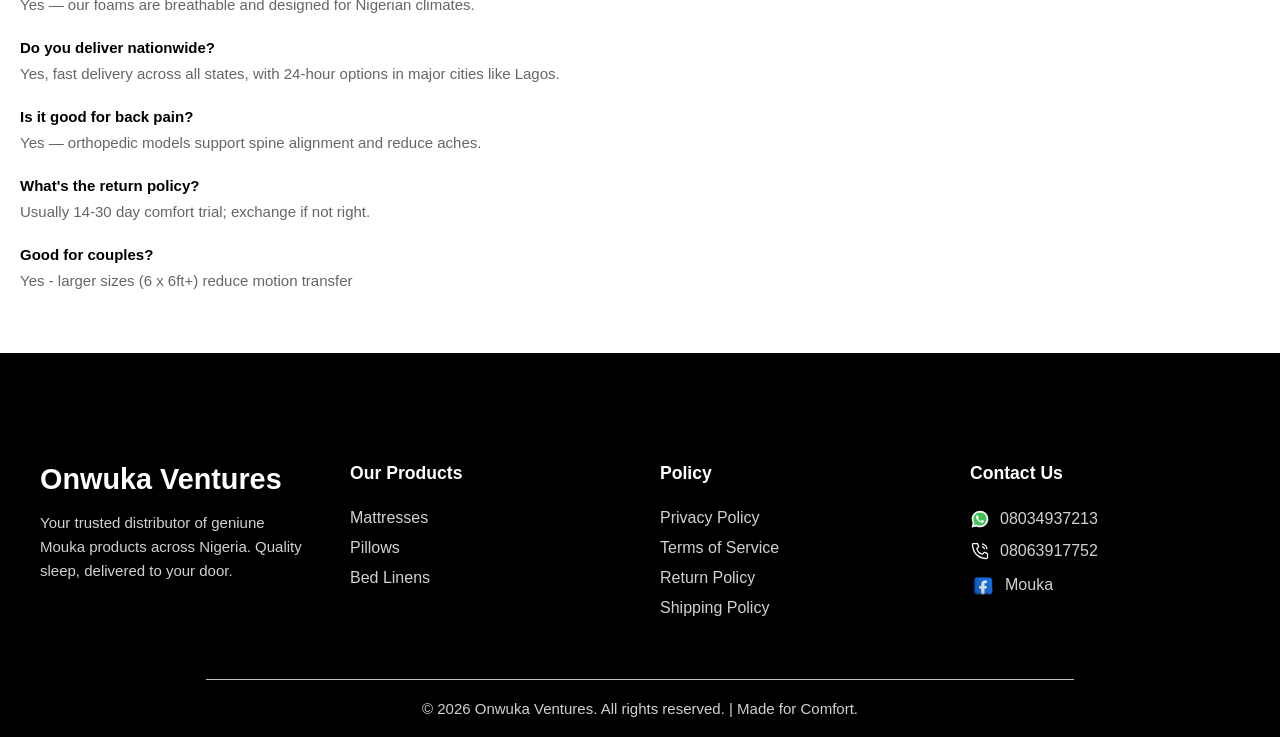
==== commit a60a1ff7: "Added some changes" ====
--- a/index.html
+++ b/index.html
@@ -393,6 +393,37 @@
             </div>
         </footer>
 
+    <!-- Floating WhatsApp Button -->
+<a href="https://wa.me/2348034937213" 
+   target="_blank"
+   id="whatsapp-btn"
+   style="position: fixed; bottom: 20px; right: 20px; background: #25D366; color: white; padding: 12px 18px; border-radius: 50px; display: flex; align-items: center; gap: 10px; font-size: 16px; font-weight: 500; box-shadow: 0 4px 15px rgba(0,0,0,0.3); z-index: 9999; text-decoration: none; transition: all 0.3s ease;">
+   
+   <!-- WhatsApp SVG Icon -->
+   <svg width="28" height="28" viewBox="0 0 24 24" fill="currentColor" xmlns="http://www.w3.org/2000/svg">
+      <path d="M17.472 14.382c-.297-.149-1.758-.867-2.03-.967-.273-.099-.471-.148-.67.15-.197.297-.767.966-.94 1.164-.173.199-.347.223-.644.075-.297-.15-1.255-.463-2.39-1.475-.883-.788-1.48-1.761-1.653-2.059-.173-.297-.018-.458.13-.606.134-.133.298-.347.446-.52.149-.174.198-.298.298-.497.099-.198.05-.371-.025-.52-.075-.149-.669-1.612-.916-2.207-.242-.579-.487-.5-.669-.51-.173-.008-.371-.01-.57-.01-.198 0-.52.074-.792.372-.272.297-1.04 1.016-1.04 2.479 0 1.462 1.065 2.875 1.213 3.074.149.198 2.096 3.2 5.077 4.487.709.306 1.262.489 1.694.625.712.227 1.36.195 1.871.118.571-.085 1.758-.719 2.006-1.413.248-.694.248-1.289.173-1.413-.074-.124-.272-.198-.57-.347m-5.421 7.403h-.004a9.87 9.87 0 01-5.031-1.378l-.361-.214-3.741.982.998-3.648-.235-.374a9.86 9.86 0 01-1.51-5.26c.001-5.45 4.436-9.884 9.888-9.884 2.64 0 5.122 1.03 6.988 2.898a9.825 9.825 0 012.893 6.994c-.003 5.45-4.437 9.884-9.885 9.884m8.413-18.297A11.815 11.815 0 0012.05 0C5.495 0 .16 5.335.157 11.892c0 2.096.547 4.142 1.588 5.945L.057 24l6.305-1.654a11.882 11.882 0 005.683 1.448h.005c6.554 0 11.89-5.335 11.893-11.893a11.821 11.821 0 00-3.48-8.413Z"/>
+   </svg>
+   
+   <span>Speak to us</span>
+</a>
+
+<!-- Hover Animation -->
+<style>
+   #whatsapp-btn:hover {
+      transform: scale(1.08);
+      box-shadow: 0 8px 25px rgba(37, 211, 102, 0.4);
+      background: #20b858;
+   }
+   
+   #whatsapp-btn svg {
+      transition: transform 0.3s ease;
+   }
+   
+   #whatsapp-btn:hover svg {
+      transform: rotate(15deg);
+   }
+</style>
+</a>
         <script src="js/script.js"></script>
     </body>
 </html>
--- a/styles/index.css
+++ b/styles/index.css
@@ -696,6 +696,10 @@
   align-items: center;
   }
 
+  .faq-title {
+    font-size: 35px;
+  }
+
   .container-about-mouka {
   flex-direction: column;
   }
